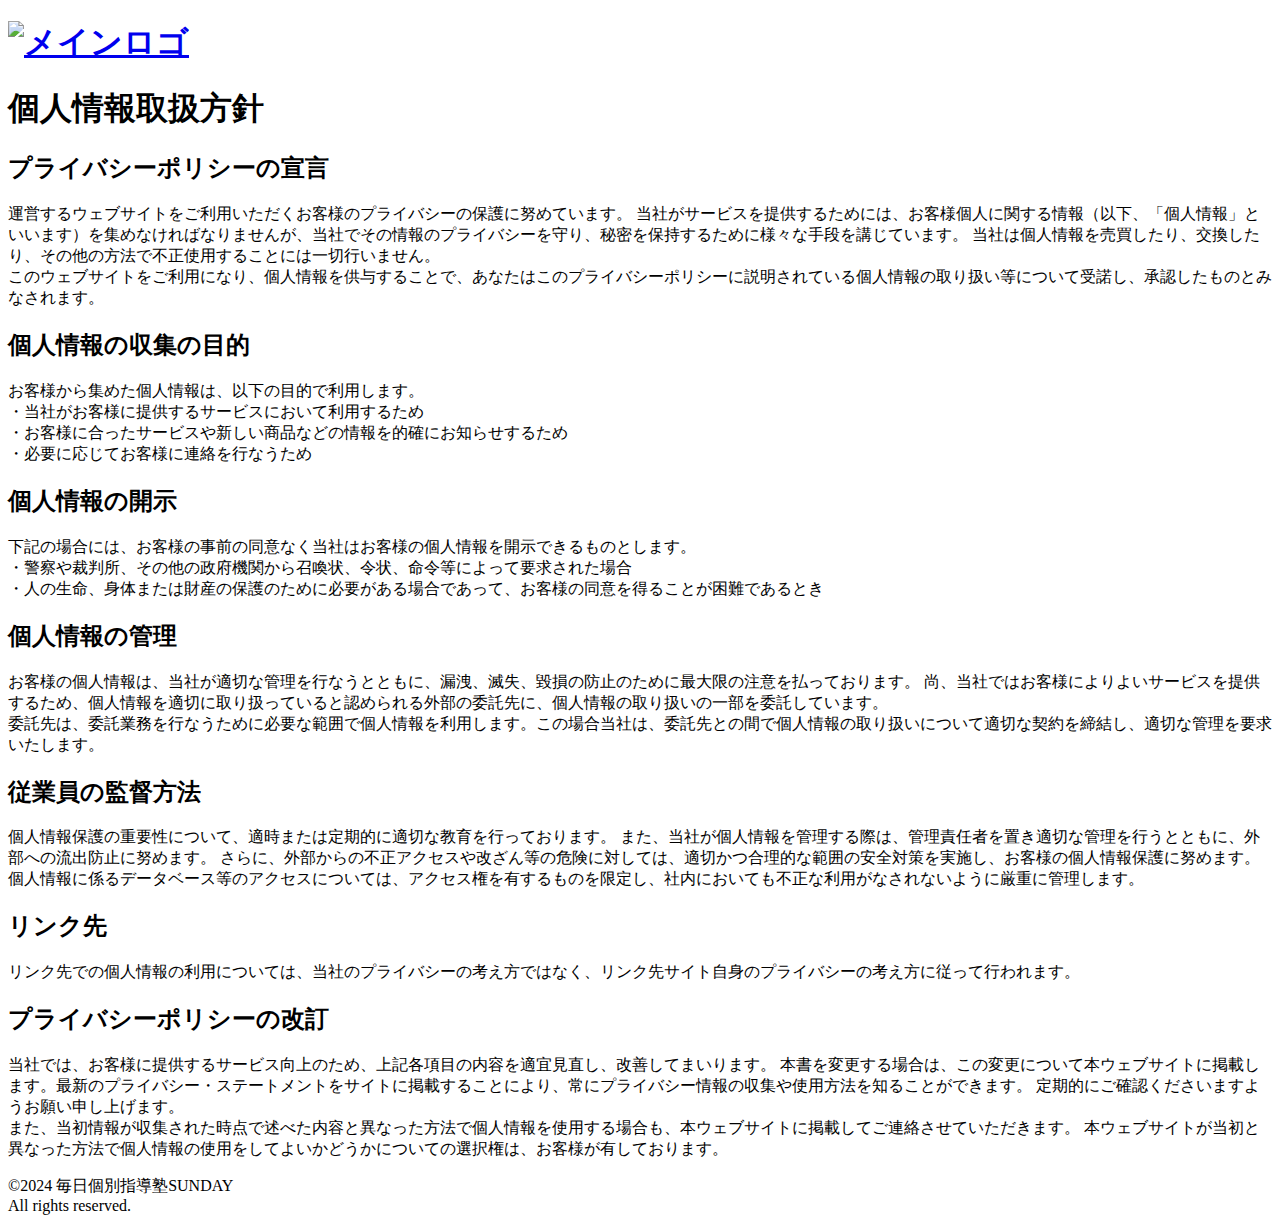
==== policy.html @ d4decc3e "Create policy.html" ====
<!DOCTYPE html>
<html lang="ja">
  <head>
    <meta charset="utf-8" />
    <meta name="viewport" content="width=device-width,initial-scale=1" />
    <title>毎日個別指導SUNDAY | 通い放題&低料金の個別指導塾</title>
    <meta
      name="description"
      content="SUNDAYでは、生徒のモチベーションを維持することを第一に、学習レベルに合わせて中学・高校・大学受験からテスト対策・復習まで完全サポート！。"/>
    <meta name="format-detection" content="telephone=no" />

    <!-- google fonts -->
    <link rel="preconnect" href="https://fonts.googleapis.com" />
    <link rel="preconnect" href="https://fonts.gstatic.com" crossorigin />
    <link
      href="https://fonts.googleapis.com/css2?family=Noto+Sans+JP:wght@400;700&display=swap"
      rel="stylesheet"/>
    
    <!-- css -->
    <link rel="stylesheet" href="css/reset.css" />
    <link rel="stylesheet" href="css/style.css" />

    <!-- CDN読み込み -->
    <script src="https://cdnjs.cloudflare.com/ajax/libs/gsap/3.10.4/gsap.min.js" defer></script>
    <script src="js/main.js" defer></script>
    
  <!-- favicon -->
  <link rel="apple-touch-icon" sizes="180x180" href="img/apple-touch-icon.ico">
  <link rel="icon" type="image/png" sizes="32x32" href="img/favicon-3232.ico">
  <link rel="icon" type="image/png" sizes="16x16" href="img/favicon-1616.ico">
  <link rel="manifest" href="img/favicon_io/site.webmanifest">

<!--     ogp       -->
    <meta property="og:site_name" content="毎日個別指導SUNDAY | 通い放題&低料金の個別指導塾" />
    <meta property="og:url" content="https://souki1213.github.io/SOUKi1213-github.io/index.html" />
    <meta property="og:type" content="website" />
    <meta property="og:title" content="毎日個別指導SUNDAY | 通い放題&低料金の個別指導塾" />
    <meta property="og:description" content="SUNDAYでは、生徒のモチベーションを維持することを第一に、学習レベルに合わせて中学・高校・大学受験からテスト対策・復習まで完全サポート！" />
    <meta property="og:image" content="img/kv.png" />
</head>

<!-- header -->
<header class="l_header">
  <div class="l_header__inner">
  <h1 class="l_header-logo">
    <a href="index.html">
      <img src="./img/logo_main01.png" alt="メインロゴ"></a>
  </h1>
  <!-- <a href="" class="dr_btn"><img src="./img/dr_btn.png" alt="資料請求"></a>
  <nav class="l_header-nav nav__font" id="js-nav">
    <ul class="l_header-nav_list">
      <li class="l_header-nav_item">
        <a href="" class="l_header-nav_link">トップ</a></li>
      <li class="l_header-nav_item">
        <a href="">こんなお悩みはありませんか</a></li>
      <li class="l_header-nav_item">
        <a href="">SUNDAYの指導は...</a></li>
      <li class="l_header-nav_item">
        <a href="">SUNDAYの5つのポイント</a></li>
      <li class="l_header-nav_item">
        <a href="">初めての方へ</a></li>
      <li class="l_header-nav_item">
        <a href="#flow">体験の流れ</a></li>
      <li class="l_header-nav_item">
        <a href="">お客様の声</a></li>
      <li class="l_header-nav_item">
        <a href="">教室一覧</a></li>
      <li class="l_header-nav_item">
        <a href="">よくあるご質問</a></li>
    </ul>
  </nav>
  <button class="m_hamburger hamburger" id="js-hamburger">
    <span class="m_hamburger-bar"></span>
    <span class="m_hamburger-bar"></span>
    <span class="m_hamburger-bar"></span>
</button> -->
</div>
</header>

<secton class="policy">
    <h1 class="policy-ttl">個人情報取扱方針</h1>
    <div class="policy-inner">
    <div class="policy-container">
      <h2 class="policy-sub_ttl">プライバシーポリシーの宣言</h2>
      <p class="policy-txt">運営するウェブサイトをご利用いただくお客様のプライバシーの保護に努めています。
        当社がサービスを提供するためには、お客様個人に関する情報（以下、「個人情報」といいます）を集めなければなりませんが、当社でその情報のプライバシーを守り、秘密を保持するために様々な手段を講じています。
        当社は個人情報を売買したり、交換したり、その他の方法で不正使用することには一切行いません。<br>
        このウェブサイトをご利用になり、個人情報を供与することで、あなたはこのプライバシーポリシーに説明されている個人情報の取り扱い等について受諾し、承認したものとみなされます。</p>
    </div>
    <div class="policy-container">
      <h2 class="policy-sub_ttl">個人情報の収集の目的</h2>
      <p class="policy-txt">お客様から集めた個人情報は、以下の目的で利用します。<br>
        <span class="dot-bold">・</span>当社がお客様に提供するサービスにおいて利用するため<br>
        <span class="dot-bold">・</span>お客様に合ったサービスや新しい商品などの情報を的確にお知らせするため<br>
        <span class="dot-bold">・</span>必要に応じてお客様に連絡を行なうため
      </p>
    </div>
    <div class="policy-container">
      <h2 class="policy-sub_ttl">個人情報の開示</h2>
      <p class="policy-txt">下記の場合には、お客様の事前の同意なく当社はお客様の個人情報を開示できるものとします。<br>
        <span class="dot-bold">・</span>警察や裁判所、その他の政府機関から召喚状、令状、命令等によって要求された場合<br>
        <span class="dot-bold">・</span>人の生命、身体または財産の保護のために必要がある場合であって、お客様の同意を得ることが困難であるとき
      </p>
    </div>
    <div class="policy-container">
      <h2 class="policy-sub_ttl">個人情報の管理</h2>
      <p class="policy-txt">お客様の個人情報は、当社が適切な管理を行なうとともに、漏洩、滅失、毀損の防止のために最大限の注意を払っております。
        尚、当社ではお客様によりよいサービスを提供するため、個人情報を適切に取り扱っていると認められる外部の委託先に、個人情報の取り扱いの一部を委託しています。<br>
        委託先は、委託業務を行なうために必要な範囲で個人情報を利用します。この場合当社は、委託先との間で個人情報の取り扱いについて適切な契約を締結し、適切な管理を要求いたします。</p>
    </div>
    <div class="policy-container">
      <h2 class="policy-sub_ttl">従業員の監督方法</h2>
      <p class="policy-txt">個人情報保護の重要性について、適時または定期的に適切な教育を行っております。
        また、当社が個人情報を管理する際は、管理責任者を置き適切な管理を行うとともに、外部への流出防止に努めます。
        さらに、外部からの不正アクセスや改ざん等の危険に対しては、適切かつ合理的な範囲の安全対策を実施し、お客様の個人情報保護に努めます。<br>
        個人情報に係るデータベース等のアクセスについては、アクセス権を有するものを限定し、社内においても不正な利用がなされないように厳重に管理します。
        </p>
    </div>
    <div class="policy-container">
      <h2 class="policy-sub_ttl">リンク先</h2>
      <p class="policy-txt">リンク先での個人情報の利用については、当社のプライバシーの考え方ではなく、リンク先サイト自身のプライバシーの考え方に従って行われます。</p>
    </div>
    <div class="policy-container">
      <h2 class="policy-sub_ttl">プライバシーポリシーの改訂</h2>
      <p class="policy-txt">当社では、お客様に提供するサービス向上のため、上記各項目の内容を適宜見直し、改善してまいります。
        本書を変更する場合は、この変更について本ウェブサイトに掲載します。最新のプライバシー・ステートメントをサイトに掲載することにより、常にプライバシー情報の収集や使用方法を知ることができます。
        定期的にご確認くださいますようお願い申し上げます。<br>
        また、当初情報が収集された時点で述べた内容と異なった方法で個人情報を使用する場合も、本ウェブサイトに掲載してご連絡させていただきます。
        本ウェブサイトが当初と異なった方法で個人情報の使用をしてよいかどうかについての選択権は、お客様が有しております。</p>
    </div>
  </div>
</secton>


<!-- footer -->
<footer class="l_footer">
    <p class="l_footer-copyright">&copy;2024 毎日個別指導塾SUNDAY <br class="pc-br"> All rights reserved.</p>
  </footer>
</body>
</html>
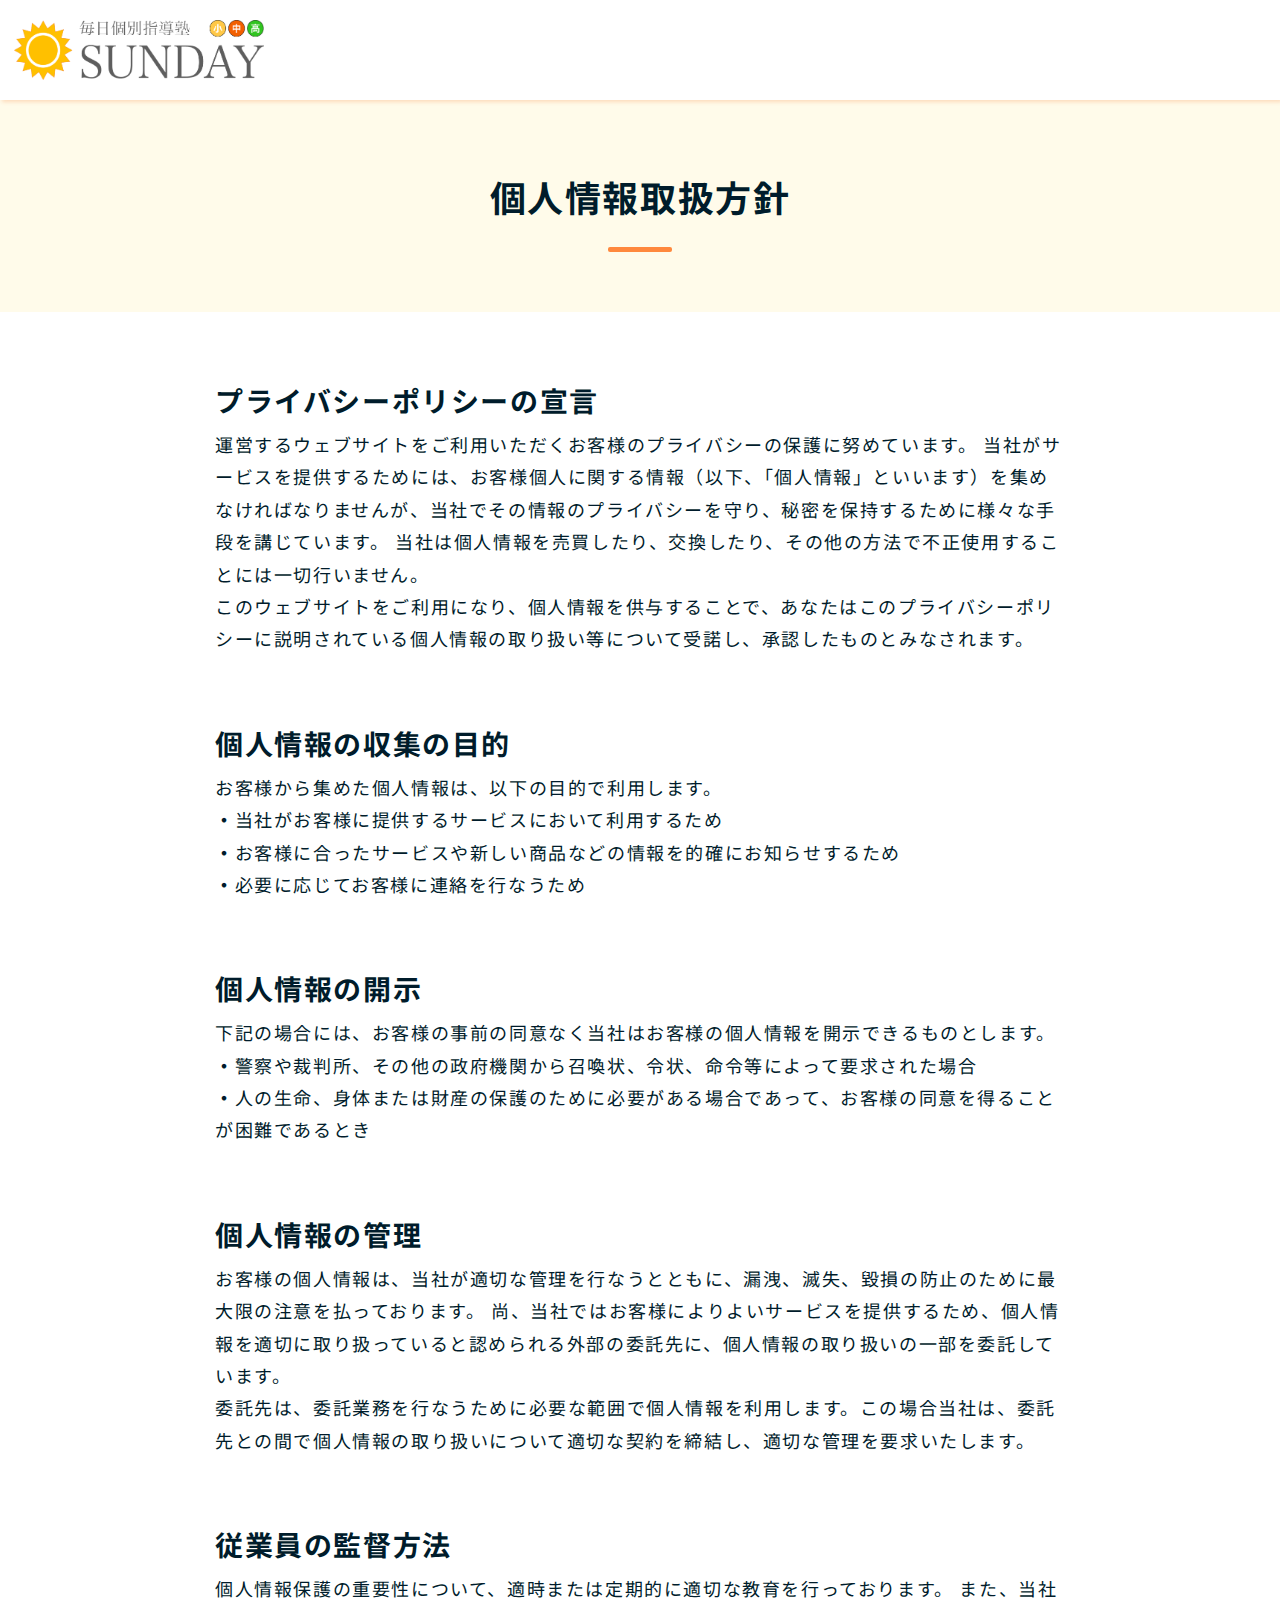
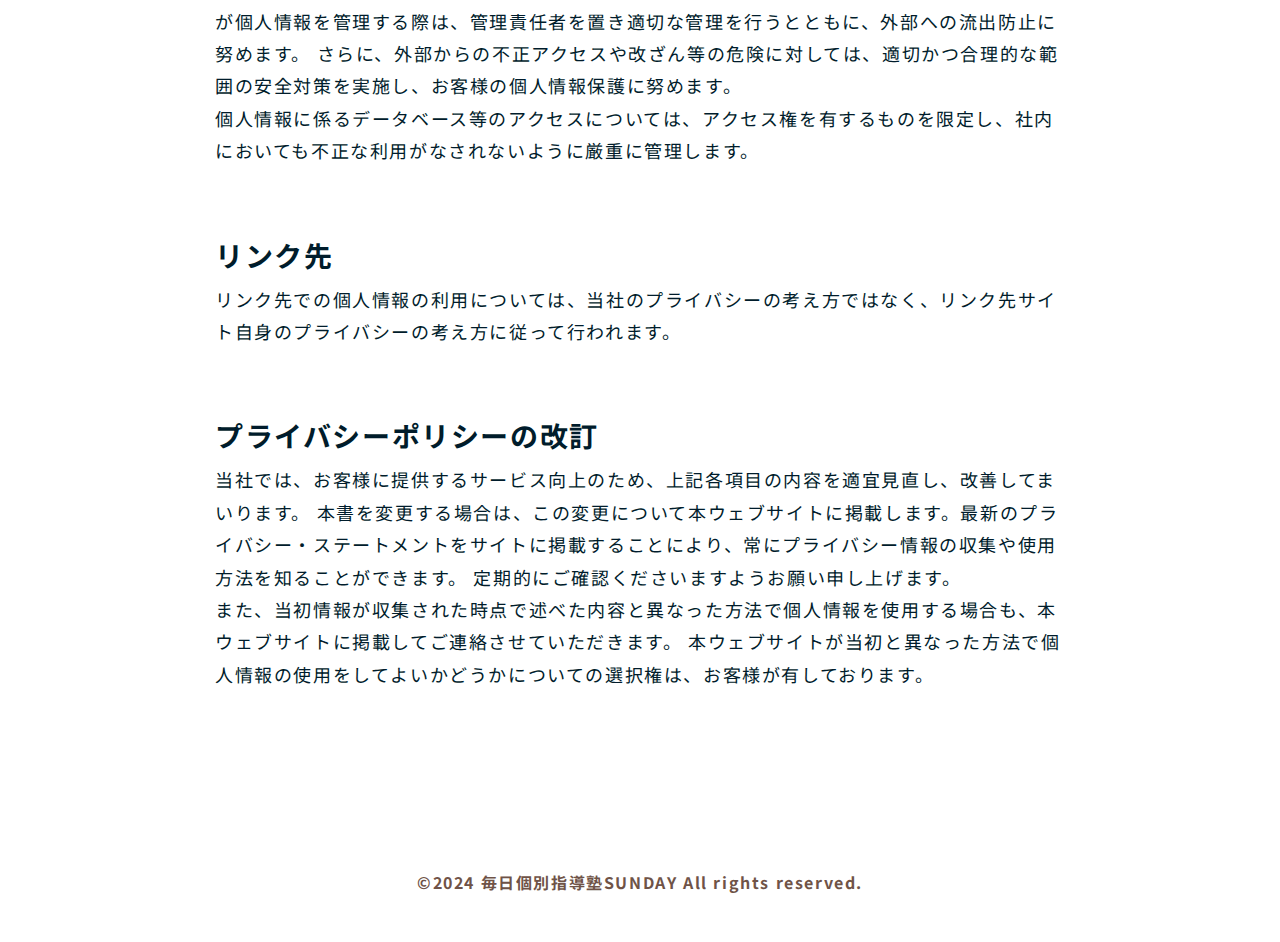
==== commit 3c362c1f: "Update policy.html" ====
--- a/policy.html
+++ b/policy.html
@@ -17,22 +17,22 @@
       rel="stylesheet"/>
     
     <!-- css -->
-    <link rel="stylesheet" href="css/reset.css" />
-    <link rel="stylesheet" href="css/style.css" />
-
+    <link rel="stylesheet" href="./reset.css"/>
+    <link rel="stylesheet" href="./style.css"/>
+    
     <!-- CDN読み込み -->
     <script src="https://cdnjs.cloudflare.com/ajax/libs/gsap/3.10.4/gsap.min.js" defer></script>
-    <script src="js/main.js" defer></script>
+    <script src="./main.js" defer></script>
     
   <!-- favicon -->
-  <link rel="apple-touch-icon" sizes="180x180" href="img/apple-touch-icon.ico">
-  <link rel="icon" type="image/png" sizes="32x32" href="img/favicon-3232.ico">
-  <link rel="icon" type="image/png" sizes="16x16" href="img/favicon-1616.ico">
+  <link rel="apple-touch-icon" sizes="180x180" href="./apple-touch-icon.ico">
+  <link rel="icon" type="image/png" sizes="32x32" href="./favicon-3232.ico">
+  <link rel="icon" type="image/png" sizes="16x16" href="./favicon-1616.ico">
   <link rel="manifest" href="img/favicon_io/site.webmanifest">
 
 <!--     ogp       -->
     <meta property="og:site_name" content="毎日個別指導SUNDAY | 通い放題&低料金の個別指導塾" />
-    <meta property="og:url" content="https://souki1213.github.io/SOUKi1213-github.io/index.html" />
+    <meta property="og:url" content="https://sxuxki.github.io/sunday.lp.ver1.0/index.html" />
     <meta property="og:type" content="website" />
     <meta property="og:title" content="毎日個別指導SUNDAY | 通い放題&低料金の個別指導塾" />
     <meta property="og:description" content="SUNDAYでは、生徒のモチベーションを維持することを第一に、学習レベルに合わせて中学・高校・大学受験からテスト対策・復習まで完全サポート！" />
@@ -44,7 +44,7 @@
   <div class="l_header__inner">
   <h1 class="l_header-logo">
     <a href="index.html">
-      <img src="./img/logo_main01.png" alt="メインロゴ"></a>
+      <img src="./logo_main01.png" alt="メインロゴ"></a>
   </h1>
   <!-- <a href="" class="dr_btn"><img src="./img/dr_btn.png" alt="資料請求"></a>
   <nav class="l_header-nav nav__font" id="js-nav">
--- a/style.css
+++ b/style.css
@@ -0,0 +1,3158 @@
+@charset "UTF-8";
+
+:root {
+  /* 色管理用の変数 */
+  --black-color: #001c2b;
+  --black-color01: #3b4045;
+  --brown-color: #6f5347;
+  --white-color: #fff;
+  --gray-color: #e2e2e2;
+  --primary-color: #fffbea;
+  --yellow-color: #feec73;
+  --yellow-color01: rgba(254, 236, 115, 0.7);
+  --red-color: #f70000;
+  --orange-color01: #f75f00;
+  --orange-color02: #ff883d;
+  --pink-color: #f57a78;
+  --green-color: #1e9f30;
+  --green-color02: #0b8762;
+  --green-color03: #21503d;
+  --blue-color: #0063f7;
+  --blue-color01: #7fc9ed;
+  --blue-color02: #0088eb;
+}
+
+:root {
+  /* コンテンツ幅管理用の変数 */
+  --content-width-sm: 800px;
+  --content-width: 960px;
+  --content-width-lg: 1024px;
+}
+
+:root {
+  /* z-index管理用の変数 */
+  --z-index-back: -1;
+  --z-index-default: 1;
+  --z-index-header: 100;
+  --z-index-menu: 150;
+  --z-index-modal: 200;
+}
+
+/* ---------- base ---------- */
+body {
+  color: var(--black-color);
+  font-size: 16px;
+  font-family: "Noto Sans JP", sans-serif;
+  line-height: 2;
+  letter-spacing: 0.1em;
+}
+
+.marker {
+  background: linear-gradient(transparent 60%, #feec73 60%);
+}
+.orange-marker {
+  background: linear-gradient(transparent 60%, var(--orange-color02) 60%);
+}
+
+.bold {
+  font-weight: bold;
+}
+
+.hover:hover {
+  opacity: 0.6;
+  transition-duration: 0.3s;
+}
+
+.pc-br {
+  display: none;
+}
+
+@media (max-width: 600px) {
+  .pc-br {
+    display: block;
+  }
+}
+
+@media screen and (max-width: 1080px) {
+  .sp-br {
+    display: none;
+  }
+}
+
+/* 調整用スタイル */
+a {
+  text-decoration: none;
+}
+ul,
+li {
+  list-style: none;
+}
+
+/* ---------- utility ---------- */
+@media screen and (min-width: 375px) {
+  .u_sm-dn {
+    display: none;
+  }
+}
+
+@media screen and (min-width: 1080px) {
+  .u_lg-dn {
+    display: none;
+  }
+}
+
+/* ---------- layout ---------- */
+.l_container-sm,
+.l_container,
+.l_container-lg {
+  width: 100%;
+  padding: 0 16px;
+  margin: 0 auto;
+}
+
+.l_container-sm {
+  max-width: calc(var(--content-width-sm) + 32px);
+}
+
+.l_container {
+  max-width: calc(var(--content-width) + 32px);
+}
+
+.l_container-lg {
+  max-width: calc(var(--content-width-lg) + 32px);
+}
+
+.l_contents {
+  padding: 0;
+}
+
+/* ------ header ------ */
+.l_header {
+  height: 60px;
+  width: 100%;
+  background: var(--white-color);
+  position: fixed;
+  top: 0;
+  left: 0;
+  right: 0;
+  z-index: 100;
+  box-shadow: 2px 2px 4px rgba(247, 95, 0, 0.2);
+}
+@media screen and (min-width: 768px) {
+  .l_header {
+    height: 100px;
+    width: 100%;
+  }
+}
+
+.l_header__inner {
+  padding: 0 0 0 14px;
+  display: flex;
+  align-items: center;
+  justify-content: space-between;
+  height: inherit;
+  position: relative;
+}
+
+.l_header-logo {
+  width: 120px;
+  display: flex;
+  align-items: center;
+}
+@media screen and (min-width: 768px) {
+  .l_header-logo {
+    width: 250px;
+  }
+}
+
+.header-ctc_wrapper {
+  display: flex;
+  margin: auto 0;
+}
+@media screen and (min-width: 768px) {
+  .header-ctc_wrapper {
+    display: flex;
+    margin: 12px 12pxpx 0 0;
+    justify-content: center;
+  }
+}
+@media screen and (min-width: 1080px) {
+  .header-ctc_wrapper {
+    display: flex;
+    margin: auto 30px 0 0;
+    justify-content: center;
+  }
+}
+
+.h-tel-btn {
+  display: none;
+}
+
+@media screen and (min-width: 768px) {
+  .h-tel-btn {
+    display: flex;
+    margin: 0 12px;
+    align-items: center;
+  }
+}
+@media screen and (min-width: 1080px) {
+  .h-tel-btn {
+    margin: 0 36px 12px;
+  }
+}
+
+.h-tel-btn_img {
+  width: 50px;
+  height: 50px;
+}
+
+.h-tel-detail {
+  margin-left: 8px;
+}
+
+.h-tel-number {
+  color: var(--orange-color01);
+  font-size: 20px;
+  font-weight: bold;
+}
+@media screen and (min-width: 1080px) {
+  .h-tel-number {
+    color: var(--orange-color01);
+    font-size: 24px;
+    font-weight: bold;
+  }
+}
+
+.h-work-time {
+  margin-top: -8px;
+  font-size: 12px;
+}
+
+.dr_btn {
+  width: 144px;
+  vertical-align: middle;
+  margin: 12px;
+}
+@media screen and (min-width: 768px) {
+  .dr_btn {
+    width: 200px;
+  }
+}
+
+.l_header-nav {
+  position: absolute;
+  right: 0;
+  left: 0;
+  top: 0;
+  width: 100%;
+  height: 100vh;
+  transform: translateX(100%);
+  background-color: rgba(255, 255, 255, 0.95);
+  transition: ease 0.4s;
+  display: flex;
+  justify-content: center;
+}
+
+@media screen and (min-width: 1080px) {
+  .l_header-nav {
+    display: none;
+  }
+}
+
+.l_header-nav_list {
+  margin: auto 0;
+}
+@media screen and (min-width: 960px) {
+  .l_header-nav_list {
+    display: none;
+  }
+}
+
+.l_header-nav_item {
+  cursor: pointer;
+  position: relative;
+  height: 100%;
+  display: flex;
+  align-items: center;
+}
+
+.l_header-nav_item a {
+  width: 100%;
+  display: block;
+  font-size: 18px;
+  margin-bottom: 16px;
+}
+
+@media screen and (min-width: 960px) {
+  .l_header-nav_item a {
+    color: var(--black-color);
+    margin-bottom: 0;
+    font-size: 18px;
+    padding: 0 8px;
+  }
+}
+
+.m_hamburger {
+  width: 30px;
+  height: 100%;
+}
+@media screen and (min-width: 768px) {
+  .m_hamburger {
+    display: none;
+  }
+}
+
+.hamburger {
+  background-color: var(--yellow-color01);
+  width: 60px;
+  height: 60px;
+  border-color: transparent;
+  z-index: 9999;
+  cursor: pointer;
+}
+
+.hamburger span {
+  width: 50%;
+  height: 2px;
+  margin: auto;
+  background-color: var(--orange-color02);
+  position: relative;
+  transition: ease 0.4s;
+  display: block;
+}
+
+.hamburger span:nth-child(1) {
+  top: 0;
+}
+
+.hamburger span:nth-child(2) {
+  margin: 8px auto;
+}
+
+.hamburger span:nth-child(3) {
+  top: 0;
+}
+
+/* ハンバーガーメニュークリック後のスタイル */
+.l_header-nav.active {
+  transform: translateX(0);
+}
+
+.hamburger.active span:nth-child(1) {
+  top: 5px;
+  transform: rotate(45deg);
+  background: var(--orange-color02);
+}
+
+.hamburger.active span:nth-child(2) {
+  opacity: 0;
+}
+
+.hamburger.active span:nth-child(3) {
+  top: -15px;
+  transform: rotate(-45deg);
+  background: var(--orange-color02);
+}
+
+/* ------ footer ------- */
+.l_footer-copyright {
+  color: var(--brown-color);
+  font-size: 12px;
+  font-weight: bold;
+  line-height: 1.5;
+}
+@media screen and (min-width: 768px) {
+  .l_footer-copyright {
+    font-size: 16px;
+  }
+}
+
+.l_footer {
+  padding: 0 16px 24px;
+  text-align: center;
+}
+@media screen and (min-width: 1080px) {
+  .l_footer {
+    padding: 0 16px 48px;
+    text-align: center;
+  }
+}
+
+/* ----mojure ------ */
+.m_ttl_block {
+  margin: 150px 0 64px;
+  position: relative;
+}
+@media screen and (min-width: 1080px) {
+  .m_ttl_block {
+    margin: 150px 0 120px;
+  }
+}
+
+.m_u-line::after {
+  background: repeating-linear-gradient(
+    -45deg,
+    var(--blue-color03),
+    var(--blue-color03) 2px,
+    var(--blue-color02) 2px,
+    var(--blue-color02) 4px
+  );
+  content: "";
+  position: absolute;
+  position: absolute;
+  top: 100%;
+  left: 50%;
+  transform: translate(-50%, -50%);
+  margin: 8px 0 0;
+  width: 110px;
+  height: 6px;
+}
+
+/* top_kv */
+.top-kv_sp {
+  margin: 60px 0 0;
+}
+@media screen and (min-width: 768px) {
+  .top-kv_sp {
+    display: none;
+  }
+}
+
+.top-kv_pc {
+  display: none;
+}
+@media screen and (min-width: 768px) {
+  .top-kv_pc {
+    display: block;
+    width: 100%;
+    margin: 80px auto 0;
+  }
+}
+
+/* ------ キャンペーン ------ */
+.compaign {
+  margin: 80px 16px;
+  text-align: center;
+}
+@media screen and (min-width: 1080px) {
+  .compaign {
+    margin: 80px auto;
+    text-align: center;
+    max-width: 850px;
+  }
+}
+
+.compaign-inner {
+  border: 2px solid var(--pink-color);
+}
+@media screen and (min-width: 768px) {
+  .compaign-inner {
+    border: 4px solid var(--pink-color);
+  }
+}
+
+.compaign_container {
+  margin-bottom: 64px;
+}
+
+.compaign-mc {
+  font-size: 18px;
+  font-weight: bold;
+  color: var(--white-color);
+  background: var(--pink-color);
+  padding: 4px 16px;
+  display: inline-block;
+  position: relative;
+  height: 50px; /*リボンの高さ*/
+  line-height: 48px; /*リボンの高さ*/
+  text-align: center;
+  padding: 0 16px; /*横の大きさ*/
+  box-sizing: border-box;
+  transform: translateY(-50%);
+}
+@media screen and (min-width: 768px) {
+  .compaign-mc {
+    font-size: 28px;
+  }
+}
+
+.compaign-mc:before,
+.compaign-mc:after {
+  position: absolute;
+  top: 0px;
+  display: block;
+  height: 48px;
+  content: "";
+  border: 25px solid var(--pink-color);
+}
+
+.compaign-mc:before {
+  left: -40px;
+  border-left-width: 25px;
+  border-left-color: transparent;
+}
+
+.compaign-mc:after {
+  right: -40px;
+  border-right-width: 25px;
+  border-right-color: transparent;
+}
+
+.compaign-ttl {
+  color: var(--green-color);
+  font-size: 22px;
+  font-weight: bold;
+  margin-bottom: 14px;
+}
+@media screen and (min-width: 1080px) {
+  .compaign-ttl {
+    color: var(--green-color);
+    font-size: 28px;
+  }
+}
+
+.normal-price {
+  font-size: 18px;
+  text-decoration: line-through;
+}
+@media screen and (min-width: 1080px) {
+  .normal-price {
+    font-size: 24px;
+  }
+}
+
+.descont-price {
+  color: var(--orange-color01);
+  font-size: 22px;
+  font-weight: bold;
+}
+@media screen and (min-width: 1080px) {
+  .descont-price {
+    color: var(--orange-color01);
+    font-size: 32px;
+    font-weight: bold;
+  }
+}
+
+.expansion-txt {
+  font-size: 30px;
+}
+@media screen and (min-width: 1080px) {
+  .expansion-txt {
+    font-size: 48px;
+  }
+}
+
+/* ------キャンペーン内容------ */
+.compaign-menu {
+  border: 2px solid var(--green-color);
+  margin: 0 16px 48px;
+}
+@media screen and (min-width: 1080px) {
+  .compaign-menu {
+    border: 4px solid var(--green-color);
+    margin: 0 36px 48px;
+  }
+}
+
+.compaign-menu_ttl {
+  font-size: 20px;
+  font-weight: bold;
+  color: var(--brown-color);
+  background: var(--white-color);
+  padding: 0 8px;
+  display: inline-block;
+  position: relative;
+  transform: translateY(-50%);
+}
+@media screen and (min-width: 1080px) {
+  .compaign-menu_ttl {
+    font-size: 28px;
+  }
+}
+
+.compaign-menu_wrap {
+  color: var(--white-color);
+  font-size: 18px;
+  font-weight: bold;
+}
+
+@media screen and (min-width: 1080px) {
+  .compaign-menu_wrap {
+    font-size: 26px;
+  }
+}
+
+.hearing {
+  background: var(--green-color);
+  border-radius: 4px;
+  padding: 4px 8px;
+}
+@media screen and (min-width: 1080px) {
+  .hearing {
+    padding: 4px 16px;
+  }
+}
+
+.personal-coaching {
+  background: var(--green-color);
+  border-radius: 4px;
+  padding: 4px 8px;
+}
+@media screen and (min-width: 1080px) {
+  .personal-coaching {
+    padding: 4px 16px;
+  }
+}
+
+.proposal-plan_wrapper {
+  margin-top: 8px;
+}
+@media screen and (min-width: 1080px) {
+  .hearing {
+    margin-top: 16px;
+  }
+}
+
+.proposal-plan {
+  background: var(--green-color);
+  border-radius: 4px;
+  padding: 4px 8px;
+}
+@media screen and (min-width: 1080px) {
+  .proposal-plan {
+    padding: 4px 16px;
+  }
+}
+
+.compaign-menu_time_container {
+  color: var(--brown-color);
+  font-size: 20px;
+  margin: 8px 0 24px;
+}
+
+/* ------ 限定キャンペーン ------ */
+.limited-compaign_inner {
+  margin: 80px auto 12px;
+  text-align: center;
+  font-size: 20px;
+  font-weight: bold;
+}
+@media screen and (min-width: 1080px) {
+  .limited-compaign_inner {
+    font-size: 28px;
+    margin: 120px auto 12px;
+  }
+}
+
+.limited-compaign_accent {
+  font-size: 30px;
+  color: var(--white-color);
+  background: var(--green-color);
+  border-radius: 4px;
+  padding: 4px 12px;
+}
+@media screen and (min-width: 1080px) {
+  .limited-compaign_accent {
+    font-size: 48px;
+    color: var(--white-color);
+    background: var(--green-color);
+    border-radius: 4px;
+    padding: 8px 24px;
+  }
+}
+
+.limited-compaign_container {
+  margin: 40px auto 0;
+  width: 327px;
+  padding: 24px 0;
+}
+@media screen and (min-width: 1080px) {
+  .limited-compaign_container {
+    width: 500px;
+    padding: 24px 0;
+  }
+}
+
+.limited-compaign_img02 {
+  margin: 24px 0;
+}
+@media screen and (min-width: 1080px) {
+  .limited-compaign_img02 {
+    margin: 36px 0;
+  }
+}
+
+.compaign-attention {
+  font-size: 12px;
+  font-weight: normal;
+  text-align: left;
+  margin: 24px 12px;
+}
+@media screen and (min-width: 1080px) {
+  .compaign-attention {
+    font-size: 18px;
+  }
+}
+
+/* ----- お悩み ----- */
+.wrong-section {
+  background: var(--black-color01);
+}
+
+.wrong_ttl {
+  color: var(--white-color);
+  font-weight: bold;
+  font-size: 18px;
+  text-align: center;
+  padding: 80px 0 60px;
+}
+@media screen and (min-width: 1080px) {
+  .wrong_ttl {
+    font-size: 32px;
+  }
+}
+
+.wrong_accent {
+  color: var(--orange-color02);
+  font-size: 28px;
+}
+@media screen and (min-width: 1080px) {
+  .wrong_accent {
+    font-size: 48px;
+  }
+}
+
+/* ------お悩みの内容------ */
+.wrong__item {
+  background: var(--white-color);
+  margin: 24px 16px;
+  padding: 12px 8px;
+  border-radius: 10px;
+  display: flex;
+}
+@media screen and (min-width: 1080px) {
+  .wrong__item {
+    max-width: 850px;
+    margin: 48px auto;
+  }
+}
+
+.wrong__items_wrapper:last-child {
+  padding-bottom: 80px;
+}
+@media screen and (min-width: 1080px) {
+  .wrong__items_wrapper:last-child {
+    padding-bottom: 120px;
+  }
+}
+
+.wrong_check {
+  width: 16px;
+  height: 16px;
+}
+@media screen and (min-width: 1080px) {
+  .wrong_check {
+    width: 32px;
+    height: 32px;
+  }
+}
+
+.wrong_trouble {
+  width: 25px;
+  height: 25px;
+}
+@media screen and (min-width: 1080px) {
+  .wrong_trouble {
+    width: 32px;
+    height: 32px;
+  }
+}
+
+.wrong-ditail_txt {
+  margin-left: 4px;
+  font-weight: bold;
+}
+@media screen and (min-width: 1080px) {
+  .wrong-ditail_txt {
+    font-size: 24px;
+    margin: 0 12px 0 8px;
+  }
+}
+
+.wrong-ditail_danger {
+  color: var(--red-color);
+}
+
+.wrong-ditail_blue {
+  color: var(--blue-color);
+}
+
+.wrong-leaving {
+  color: var(--white-color);
+  text-align: center;
+  margin: 40px auto;
+  font-size: 18px;
+  font-weight: bold;
+}
+@media screen and (min-width: 1080px) {
+  .wrong-leaving {
+    margin: 80px auto;
+    font-size: 32px;
+  }
+}
+
+.u-arrow_container {
+  margin: 40px auto;
+}
+@media screen and (min-width: 1080px) {
+  .u-arrow_container {
+    margin: 80px auto;
+  }
+}
+
+.u-arrow {
+  width: 0px;
+  height: 0px;
+  border: 20px solid;
+  border-color: var(--yellow-color) transparent transparent;
+  margin: 0 auto;
+}
+
+.u-arrow_blue {
+  width: 0px;
+  height: 0px;
+  border: 20px solid;
+  border-color: var(--blue-color01) transparent transparent;
+  margin: 16px auto -20px;
+}
+
+.problem-living {
+  margin: 80px auto;
+}
+
+.problem-living_container {
+  display: flex;
+  margin: 0 auto;
+  justify-content: center;
+  align-items: center;
+}
+
+.problem-question {
+  width: 20px;
+  height: 20px;
+}
+@media screen and (min-width: 1080px) {
+  .problem-question {
+    width: 40px;
+    height: 40px;
+  }
+}
+
+.problem-living_txt {
+  color: var(--white-color);
+  padding-left: 4px;
+  font-weight: bold;
+}
+@media screen and (min-width: 1080px) {
+  .problem-living_txt {
+    font-size: 28px;
+    padding-left: 8px;
+  }
+}
+
+.mark-rorate {
+  transform: rotateZ(10deg);
+}
+
+/* SUNDAYの強み */
+.solution-sunday {
+  background: var(--yellow-color);
+}
+
+.solution-sunday_container {
+  color: var(--brown-color);
+  font-size: 18px;
+  font-weight: bold;
+  text-align: center;
+  padding: 80px 16px;
+}
+@media screen and (min-width: 1080px) {
+  .solution-sunday_container {
+    font-size: 28px;
+    padding: 80px 16px;
+  }
+}
+
+.solution-sunday_accent {
+  color: var(--white-color);
+  background: var(--orange-color01);
+  padding: 4px 8px;
+}
+
+/* こんな場合  */
+.ploblem-wrapper {
+  background: var(--orange-color01);
+}
+
+.ploblem-container {
+  display: flex;
+  justify-content: center;
+  padding: 24px 16px 0;
+}
+@media screen and (min-width: 1080px) {
+  .ploblem-container {
+    width: 1080px;
+    margin: 0 auto;
+  }
+}
+.ploblem-container:first-child {
+  padding: 80px 16px 0;
+}
+
+.ploblem-container:last-child {
+  padding: 24px 16px 24px;
+}
+
+.ploblem-img {
+  width: 60px;
+  height: 60px;
+  margin-left: 24px;
+}
+@media screen and (min-width: 1080px) {
+  .ploblem-img {
+    width: 90px;
+    height: 90px;
+  }
+}
+
+.ploblem-img_left {
+  width: 60px;
+  height: 60px;
+  margin-right: 24px;
+}
+@media screen and (min-width: 1080px) {
+  .ploblem-img_left {
+    width: 90px;
+    height: 90px;
+  }
+}
+
+.ploblem-box_right {
+  position: relative;
+  width: 285px;
+  background: var(--white-color);
+  text-align: left;
+  color: var(--black-color);
+  font-size: 16px;
+  font-weight: bold;
+}
+
+.ploblem-box_right:after {
+  border: solid transparent;
+  content: "";
+  height: 0;
+  width: 0;
+  pointer-events: none;
+  position: absolute;
+  border-top-width: 8px;
+  border-bottom-width: 8px;
+  border-left-width: 17px;
+  border-right-width: 17px;
+  margin-top: -8px;
+  border-left-color: #ffffff;
+  left: 100%;
+  top: 48%;
+}
+
+.ploblem-txt {
+  padding: 8px;
+}
+@media screen and (min-width: 1080px) {
+  .ploblem-txt {
+    font-size: 22px;
+    line-height: 1.5;
+    padding: 12px;
+  }
+}
+
+.ploblem-txt_accent {
+  color: var(--red-color);
+}
+
+.ploblem-box_left {
+  position: relative;
+  width: 285px;
+  background: #ffffff;
+  text-align: left;
+  color: var(--black-color);
+  font-size: 16px;
+  font-weight: bold;
+}
+.ploblem-box_left:after {
+  border: solid transparent;
+  content: "";
+  height: 0;
+  width: 0;
+  pointer-events: none;
+  position: absolute;
+  border-top-width: 8px;
+  border-bottom-width: 8px;
+  border-left-width: 17px;
+  border-right-width: 17px;
+  margin-top: -8px;
+  border-right-color: #ffffff;
+  right: 100%;
+  top: 48%;
+}
+
+.sunday-com {
+  font-size: 22px;
+  font-weight: bold;
+  text-align: center;
+  margin: 64px auto;
+}
+@media screen and (min-width: 1080px) {
+  .sunday-com {
+    font-size: 28px;
+  }
+}
+
+.sunday-mov {
+  margin: 0 auto;
+  text-align: center;
+}
+
+/* SUNDAYの指導は */
+.sunday-coaching_section {
+  margin: 80px 0;
+  background: var(--primary-color);
+}
+
+.sunday-result_wrapper {
+  padding: 80px 16px;
+}
+
+.sunday-result_txt {
+  font-size: 20px;
+  font-weight: bold;
+  text-align: center;
+}
+@media screen and (min-width: 1080px) {
+  .sunday-result_txt {
+    font-size: 32px;
+  }
+}
+
+.sunday-result_img {
+  margin: 48px 16px;
+}
+@media screen and (min-width: 1080px) {
+  .sunday-result_img {
+    margin: 48px auto;
+    width: 850px;
+  }
+}
+
+.sunday-result_manifest {
+  color: var(--orange-color01);
+  font-size: 24px;
+}
+@media screen and (min-width: 1080px) {
+  .sunday-result_manifest {
+    font-size: 48px;
+  }
+}
+
+/* child-change */
+.before-after {
+  margin-top: 24px;
+  background-image: linear-gradient(
+      0deg,
+      transparent calc(100% - 1px),
+      #f0f0f0 calc(100% - 1px)
+    ),
+    linear-gradient(
+      90deg,
+      transparent calc(100% - 1px),
+      #f0f0f0 calc(100% - 1px)
+    );
+  background-size: 16px 16px;
+  background-repeat: repeat;
+  background-position: center center;
+}
+
+.bap {
+  padding: 20px;
+}
+
+.ba-u_balloon {
+  position: relative;
+  width: 168px;
+  height: 38px;
+  background: #e65a5a;
+  padding: 4px;
+  text-align: center;
+  border: 1px solid #6f5347;
+  color: #ffffff;
+  font-size: 14px;
+  font-weight: bold;
+  margin: 48px auto 12px;
+}
+@media screen and (min-width: 1080px) {
+  .ba-u_balloon {
+    position: relative;
+    width: 250px;
+    height: 60px;
+    padding: 8px;
+    border: 2px solid #6f5347;
+    font-size: 20px;
+    margin: 80px auto 16px;
+  }
+}
+
+.ba-u_balloon:after,
+.ba-u_balloon:before {
+  border: solid transparent;
+  content: "";
+  height: 0;
+  width: 0;
+  pointer-events: none;
+  position: absolute;
+  top: 100%;
+  left: 50%;
+}
+.ba-u_balloon:after {
+  border-color: rgba(230, 90, 90, 0);
+  border-top-width: 10px;
+  border-bottom-width: 10px;
+  border-left-width: 10px;
+  border-right-width: 10px;
+  margin-left: -10px;
+  border-top-color: #e65a5a;
+}
+.ba-u_balloon:before {
+  border-color: rgba(111, 83, 71, 0);
+  border-top-width: 11px;
+  border-bottom-width: 11px;
+  border-left-width: 11px;
+  border-right-width: 11px;
+  margin-left: -11px;
+  margin-top: 1px;
+  border-top-color: #6f5347;
+}
+
+.ba-ttl {
+  font-size: 20px;
+  font-weight: bold;
+  text-align: center;
+}
+@media screen and (min-width: 1080px) {
+  .ba-ttl {
+    font-size: 28px;
+  }
+}
+
+.ba-ttl_accent {
+  font-size: 28px;
+}
+
+.ba-img01 {
+  margin-top: 68px;
+}
+@media screen and (min-width: 1080px) {
+  .ba-img01 {
+    margin: 80px auto;
+    max-width: 850px;
+  }
+}
+
+.ba-img02 {
+  margin: 40px auto;
+}
+@media screen and (min-width: 1080px) {
+  .ba-img02 {
+    margin: 68px auto;
+    max-width: 850px;
+  }
+}
+
+.ba-img03 {
+  margin-bottom: 80px;
+}
+@media screen and (min-width: 1080px) {
+  .ba-img03 {
+    margin: 80px auto 120px;
+    max-width: 850px;
+  }
+}
+
+.child-change_other:before {
+  content: "";
+  position: absolute;
+  top: -40px;
+  left: 50%;
+  transform: translateX(-50%);
+  width: 2px;
+  height: 30px;
+  background-color: var(--orange-color01);
+}
+@media screen and (min-width: 1080px) {
+  .child-change_other:before {
+    content: "";
+    position: absolute;
+    top: -60px;
+    left: 50%;
+    transform: translateX(-50%);
+    width: 4px;
+    height: 50px;
+    background-color: var(--orange-color01);
+  }
+}
+
+.child-change_other {
+  margin-top: 120px;
+  position: relative;
+  font-size: 18px;
+  font-weight: bold;
+  text-align: center;
+}
+@media screen and (min-width: 1080px) {
+  .child-change_other {
+    margin-top: 160px;
+    position: relative;
+    font-size: 28px;
+    font-weight: bold;
+    text-align: center;
+  }
+}
+
+/* result-case */
+.result-case {
+  margin: 68px 24px;
+  display: flex;
+  flex-wrap: wrap;
+  position: relative;
+  gap: 12px;
+}
+@media screen and (min-width: 1080px) {
+  .result-case {
+    margin: 80px auto;
+    max-width: 850px;
+    justify-content: space-between;
+  }
+}
+
+.result-case_wrapper {
+  width: 155px;
+  border: 2px solid var(--orange-color01);
+  border-radius: 6px;
+  padding: 16px 4px 0;
+  display: inline-block;
+}
+@media screen and (min-width: 1080px) {
+  .result-case_wrapper {
+    width: 310px;
+    border: 3px solid var(--orange-color01);
+    border-radius: 6px;
+    padding: 16px 4px 0;
+    display: inline-block;
+  }
+}
+
+.result-case_item {
+  text-align: center;
+}
+
+.result-case_ttl {
+  color: var(--brown-color);
+  font-size: 14px;
+  font-weight: bold;
+  text-align: center;
+  background: var(--primary-color);
+  padding: 0 4px;
+  border: 1px solid var(--brown-color);
+  border-radius: 4px;
+  margin: 0 20px;
+}
+@media screen and (min-width: 1080px) {
+  .result-case_ttl {
+    font-size: 24px;
+    margin: 0 36px;
+  }
+}
+
+.result-item_txt {
+  color: var(--orange-color01);
+  font-weight: bold;
+  text-align: center;
+}
+@media screen and (min-width: 1080px) {
+  .result-item_txt {
+    font-size: 24px;
+  }
+}
+
+.result_txt-accent {
+  color: var(--orange-color01);
+  font-weight: bold;
+  font-size: 42px;
+}
+@media screen and (min-width: 1080px) {
+  .result_txt-accent {
+    font-size: 62px;
+  }
+}
+
+.result-ditail_txt {
+  display: flex;
+  margin: 0 auto;
+}
+
+.result-item_body {
+  display: flex;
+}
+@media screen and (min-width: 1080px) {
+  .result-item_body {
+    margin-top: 16px;
+  }
+}
+
+.up-arrow_img {
+  width: 24px;
+}
+@media screen and (min-width: 1080px) {
+  .up-arrow_img {
+    width: 36px;
+  }
+}
+
+.result-case_annotation {
+  font-size: 14px;
+  text-align: right;
+  margin-top: -36px;
+  margin-right: 16px;
+}
+@media screen and (min-width: 1080px) {
+  .result-case_annotation {
+    font-size: 20px;
+    text-align: right;
+    margin-top: -36px;
+    margin-right: 80px;
+  }
+}
+
+.line_comments-container {
+  display: flex;
+  flex-wrap: wrap;
+  margin: 48px 16px;
+}
+@media screen and (min-width: 1080px) {
+  .line_comments-container {
+    display: flex;
+    flex-wrap: wrap;
+    margin: 80px;
+  }
+}
+
+.line-comments {
+  width: 171px;
+  padding-left: 8px;
+}
+@media screen and (min-width: 1080px) {
+  .line-comments {
+    width: 450px;
+    padding-left: 8px;
+  }
+}
+
+.line-comments:nth-child(2n) {
+  padding-right: 16px;
+  width: 171px;
+}
+@media screen and (min-width: 1080px) {
+  .line-comments:nth-child(2n) {
+    width: 450px;
+    padding-left: 8px;
+  }
+}
+
+.promotion-ttl {
+  background: var(--green-color);
+  box-shadow: 0 0 0 10px var(--green-color);
+  border-top: 3px dashed var(--white-color);
+  border-bottom: 3px dashed var(--white-color);
+  color: var(--white-color);
+  font-weight: bold;
+  font-size: 18px;
+  text-align: center;
+  margin: 68px 0 40px;
+  padding: 0.5em 1em;
+}
+@media screen and (min-width: 1080px) {
+  .promotion-ttl {
+    font-size: 36px;
+  }
+}
+
+.promoion-accent {
+  font-size: 24px;
+}
+@media screen and (min-width: 1080px) {
+  .promoion-accent {
+    font-size: 48px;
+  }
+}
+
+/*  maximum effect  */
+.maximum-effect_ttl {
+  font-weight: bold;
+  font-size: 20px;
+  text-align: center;
+  position: relative;
+  margin-bottom: 80px;
+}
+@media screen and (min-width: 1080px) {
+  .maximum-effect_ttl {
+    font-size: 28px;
+  }
+}
+
+.maximum-effect_ttl:before {
+  content: "";
+  position: absolute;
+  bottom: -15px;
+  display: inline-block;
+  width: 64px;
+  height: 5px;
+  left: 50%;
+  -webkit-transform: translateX(-50%);
+  transform: translateX(-50%);
+  background-color: var(--red-color);
+  border-radius: 2px;
+}
+
+.maximum-effect_ttl_dot {
+  color: var(--orange-color01);
+  font-size: 24px;
+  display: inline-block;
+  position: relative;
+}
+@media screen and (min-width: 1080px) {
+  .maximum-effect_ttl_dot {
+    font-size: 38px;
+  }
+}
+
+.maximum-effect_ttl_dot::before {
+  position: absolute;
+  top: -0.8em;
+  left: 50%;
+  transform: translate(-50%, 0);
+  color: var(--orange-color01);
+  font-size: 1em;
+  content: "・";
+}
+
+.maximum-effect_txt_box {
+  border: 2px solid var(--orange-color01);
+  margin: 48px 16px;
+  padding: 12px;
+}
+@media screen and (min-width: 1080px) {
+  .maximum-effect_txt_box {
+    max-width: 850px;
+    margin: 0 auto;
+    padding: 24px;
+  }
+}
+
+@media screen and (min-width: 1080px) {
+  .maximum-effect_txt {
+    font-size: 20px;
+  }
+}
+
+.under-line {
+  border-bottom: 3px solid var(--green-color);
+}
+
+.maximum-effect_current {
+  margin: 8px 16px;
+}
+@media screen and (min-width: 1080px) {
+  .maximum-effect_current {
+    font-size: 20px;
+    max-width: 850px;
+    margin: 36px auto;
+  }
+}
+
+.orange-accent {
+  color: var(--orange-color01);
+  font-weight: bold;
+}
+
+.u-arrow_orange {
+  width: 0px;
+  height: 0px;
+  border: 20px solid;
+  border-color: var(--orange-color01) transparent transparent;
+  margin: 0 auto;
+}
+
+.maximum-effent_detail {
+  font-size: 18px;
+  text-align: center;
+  margin: 0 16px;
+}
+@media screen and (min-width: 1080px) {
+  .maximum-effent_detail {
+    font-size: 28px;
+    text-align: center;
+    margin: 0 auto;
+  }
+}
+
+.maximum-effect_accent {
+  font-size: 28px;
+  font-weight: bold;
+  color: var(--orange-color01);
+}
+@media screen and (min-width: 1080px) {
+  .maximum-effect_accent {
+    font-size: 42px;
+  }
+}
+
+.startdash-compaign {
+  margin: 68px 16px;
+}
+@media screen and (min-width: 1080px) {
+  .startdash-compaign {
+    margin: 80px auto;
+  }
+}
+
+.startdash-txt {
+  font-size: 24px;
+  font-weight: bold;
+  text-align: center;
+}
+@media screen and (min-width: 1080px) {
+  .startdash-txt {
+    font-size: 36px;
+  }
+}
+
+.startdash-disc_wrap {
+  font-size: 20px;
+}
+
+.learning_management {
+  background: var(--green-color);
+  padding: 4px 8px;
+  border-radius: 4px;
+}
+
+.test_control {
+  background: var(--green-color);
+  padding: 4px 8px;
+  border-radius: 4px;
+}
+
+.startdash_ditail {
+  margin-top: 36px;
+  text-align: center;
+}
+@media screen and (min-width: 1080px) {
+  .startdash_ditail {
+    margin-top: 60px;
+    text-align: center;
+  }
+}
+
+.startdash-compaign_img {
+  width: 200px;
+  margin-bottom: 24px;
+}
+@media screen and (min-width: 1080px) {
+  .startdash-compaign_img {
+    width: 400px;
+  }
+}
+
+.startdash-compaign_txt_time {
+  color: var(--orange-color01);
+  font-weight: bold;
+  font-size: 24px;
+}
+@media screen and (min-width: 1080px) {
+  .startdash-compaign_txt_time {
+    font-size: 36px;
+  }
+}
+
+.startdash-compaign_accent {
+  color: var(--white-color);
+  background: var(--orange-color01);
+  border-radius: 4px;
+  padding: 4px 8px;
+}
+@media screen and (min-width: 1080px) {
+  .startdash-compaign_accent {
+    border-radius: 4px;
+    font-size: 48px;
+    padding: 8px 16px;
+  }
+}
+
+.startdash-disc {
+  margin: 0 16px;
+}
+@media screen and (min-width: 1080px) {
+  .startdash-disc {
+    margin: 48px auto;
+  }
+}
+
+@media screen and (min-width: 1080px) {
+  .startdash-disc_txt {
+    font-size: 28px;
+    text-align: center;
+  }
+}
+
+.startdash-disc_wrap {
+  color: var(--white-color);
+  font-weight: bold;
+  font-size: 20px;
+  margin: 48px auto;
+  text-align: center;
+}
+@media screen and (min-width: 1080px) {
+  .startdash-disc_wrap {
+    font-size: 26px;
+    padding: 8px 16px;
+  }
+}
+
+.startdash-disc__accent {
+  color: var(--orange-color01);
+  font-weight: bold;
+  font-size: 22px;
+}
+@media screen and (min-width: 1080px) {
+  .startdash-disc__accent {
+    font-size: 36px;
+  }
+}
+
+/* easy-point */
+.easy-point {
+  margin: 80px 0;
+}
+
+.easy-point_wrapper {
+  margin-bottom: 60px;
+}
+
+.easy-point_img {
+  width: 115px;
+  position: relative;
+  top: 30px;
+  left: 16px;
+}
+@media screen and (min-width: 1080px) {
+  .easy-point_img {
+    width: 200px;
+    position: relative;
+    left: 20%;
+  }
+}
+.easy-point_ttl {
+  background: var(--orange-color02);
+  color: var(--white-color);
+  font-weight: bold;
+  font-size: 22px;
+  text-align: center;
+  padding: 24px 0;
+  line-height: 1.5;
+}
+@media screen and (min-width: 1080px) {
+  .easy-point_ttl {
+    font-size: 48px;
+  }
+}
+
+.easy-point_container {
+  margin: 0 16px 40px;
+}
+@media screen and (min-width: 1080px) {
+  .easy-point_container {
+    max-width: 850px;
+    margin: 0 auto;
+  }
+}
+
+.easy-point_count {
+  background: var(--orange-color02);
+  border-radius: 4px;
+  color: var(--white-color);
+  font-size: 20px;
+  font-weight: bold;
+  padding: 4px 12px;
+}
+@media screen and (min-width: 1080px) {
+  .easy-point_count {
+    font-size: 28px;
+  }
+}
+
+.easy-point_subttl {
+  color: var(--green-color);
+  font-size: 20px;
+  font-weight: bold;
+  margin: 12px 0 24px;
+  line-height: 1.5;
+}
+@media screen and (min-width: 1080px) {
+  .easy-point_subttl {
+    font-size: 28px;
+  }
+}
+
+.green-txt {
+  color: var(--green-color);
+}
+
+@media screen and (min-width: 1080px) {
+  .easy-point_txt {
+    font-size: 20px;
+  }
+}
+
+/* feature */
+.feature-section {
+  margin: 80px 0;
+}
+@media screen and (min-width: 1080px) {
+  .feature-section {
+    margin: 120px auto;
+  }
+}
+
+.feature-ttl {
+  text-align: center;
+}
+
+.rate-txt {
+  background: var(--orange-color01);
+  color: var(--white-color);
+  font-weight: bold;
+  padding: 10px 12px;
+}
+@media screen and (min-width: 1080px) {
+  .rate-txt {
+    font-size: 28px;
+  }
+}
+
+.rate-ttl_txt {
+  background: var(--yellow-color);
+  font-weight: bold;
+  font-size: 22px;
+  padding: 14px;
+}
+@media screen and (min-width: 1080px) {
+  .rate-ttl_txt {
+    font-size: 36px;
+  }
+}
+
+.feature-container {
+  margin-bottom: 68px;
+}
+
+.feature-wrapper {
+  margin: 68px 16px;
+}
+@media screen and (min-width: 1080px) {
+  .feature-container {
+    margin: 80px auto;
+    max-width: 800px;
+  }
+}
+
+.feature-container {
+  box-shadow: 0 0 8px var(--gray-color);
+}
+
+.feature-ribon {
+  display: inline-block;
+  position: relative;
+  height: 40px; /*高さ*/
+  line-height: 40px; /*高さ*/
+  text-align: center;
+  padding: 0 40px 0 24px; /*文字の左右の余白*/
+  font-size: 18px; /*文字サイズ*/
+  font-weight: bold;
+  background: var(--brown-color); /*背景色*/
+  color: #fff; /*文字色*/
+  box-sizing: border-box;
+  transform: translateY(-50%);
+}
+
+.feature-ribon:after {
+  position: absolute;
+  content: "";
+  width: 0px;
+  height: 0px;
+  z-index: 1;
+}
+
+.feature-ribon:after {
+  top: 0;
+  right: 0;
+  border-width: 20px 20px 20px 0px;
+  border-color: transparent #fff transparent transparent;
+  border-style: solid;
+}
+
+.feature-subttl {
+  color: var(--green-color);
+  font-weight: bold;
+  font-size: 20px;
+  margin: 16px 20px 24px 20px;
+  line-height: 1.5;
+}
+
+@media screen and (min-width: 1080px) {
+  .feature-subttl {
+    font-size: 28px;
+  }
+}
+
+.feature-img {
+  width: 303px;
+  display: flex;
+  margin: 0 auto;
+}
+@media screen and (min-width: 1080px) {
+  .feature-img {
+    width: 400px;
+  }
+}
+
+.feature-txt {
+  color: var(--brown-color);
+  padding: 24px 16px 48px;
+  line-height: 1.5;
+}
+@media screen and (min-width: 1080px) {
+  .feature-txt {
+    font-size: 20px;
+    padding: 36px 24px 60px;
+  }
+}
+
+/* first-offer */
+.first-offer_headtxt {
+  background: var(--yellow-color);
+  font-size: 20px;
+  font-weight: bold;
+  text-align: center;
+  margin-bottom: 48px;
+  padding: 24px 0;
+  line-height: 1.5;
+}
+@media screen and (min-width: 1080px) {
+  .first-offer_headtxt {
+    font-size: 36px;
+    padding: 36px;
+  }
+}
+
+.first-offer_txt {
+  font-size: 18px;
+  font-weight: bold;
+  padding: 0 20px;
+  text-align: center;
+}
+@media screen and (min-width: 1080px) {
+  .first-offer_txt {
+    font-size: 24px;
+  }
+}
+
+.first-offer_accent {
+  color: var(--orange-color01);
+}
+
+.under-balloon_arrow {
+  position: relative;
+  padding: 0.5rem 0;
+  margin: 0 20px 48px;
+  border-bottom: 4px solid;
+  color: var(--orange-color01);
+  font-weight: bold;
+  font-size: 26px;
+  padding: 24px;
+}
+@media screen and (min-width: 1080px) {
+  .under-balloon_arrow {
+    max-width: 500px;
+    margin: 0 auto;
+  }
+}
+
+.under-balloon_arrow:before,
+.under-balloon_arrow:after {
+  position: absolute;
+  top: 100%;
+  left: 50%;
+  content: "";
+  height: 0;
+  width: 0;
+}
+
+.under-balloon_arrow:before {
+  border: 16px solid;
+  border-color: transparent;
+  border-top-color: var(--orange-color01);
+  margin-left: -16px;
+}
+
+.under-balloon_arrow:after {
+  border: 10px solid;
+  border-color: transparent;
+  border-top-color: white;
+  margin-left: -10px;
+}
+
+.first-offer_img {
+  margin-top: 40px;
+}
+
+.first-offer-block {
+  background: var(--yellow-color01);
+}
+
+@media screen and (min-width: 1080px) {
+  .hukidasi-box {
+    text-align: center;
+  }
+}
+
+.hukidasi-img01 {
+  margin: 36px 16px 24px;
+  width: 161px;
+}
+@media screen and (min-width: 1080px) {
+  .hukidasi-img01 {
+    width: 250px;
+  }
+}
+.hukidasi-img02 {
+  position: relative;
+  top: 60px;
+  width: 161px;
+}
+@media screen and (min-width: 1080px) {
+  .hukidasi-img02 {
+    width: 250px;
+  }
+}
+.hukidasi-img03 {
+  margin: 0 16px 48px;
+  top: 60px;
+  width: 161px;
+}
+@media screen and (min-width: 1080px) {
+  .hukidasi-img03 {
+    width: 250px;
+  }
+}
+
+.first-trial_txt {
+  color: var(--brown-color);
+  font-weight: bold;
+  text-align: center;
+  padding: 0 0 48px;
+}
+@media screen and (min-width: 1080px) {
+  .first-trial_txt {
+    font-size: 28px;
+    margin-top: 120px;
+  }
+}
+
+.fd-accent {
+  color: var(--orange-color01);
+  font-size: 18px;
+}
+@media screen and (min-width: 1080px) {
+  .fd-accent {
+    font-size: 32px;
+  }
+}
+
+.fd-banner {
+  background: var(--orange-color01);
+  border-radius: 4px;
+  color: var(--white-color);
+  font-size: 24px;
+  padding: 4px 12px;
+}
+@media screen and (min-width: 1080px) {
+  .fd-banner {
+    font-size: 36px;
+  }
+}
+
+.first-time_comment {
+  border: 2px solid var(--brown-color);
+  border-radius: 2px;
+  background: var(--white-color);
+  margin: 36px 20px 48px;
+  position: relative;
+}
+@media screen and (min-width: 1080px) {
+  .first-time_comment {
+    max-width: 850px;
+    border: 4px solid var(--brown-color);
+    margin: 68px auto;
+  }
+}
+
+.first-time_img {
+  width: 40px;
+  position: absolute;
+  transform: translateY(-50%);
+  left: 16px;
+}
+@media screen and (min-width: 1080px) {
+  .first-time_img {
+    max-width: 60px;
+  }
+}
+
+.first-time_txt {
+  padding: 24px 12px;
+}
+@media screen and (min-width: 1080px) {
+  .first-time_offfer_txt {
+    font-size: 28px;
+  }
+}
+
+.free-ticket {
+  padding: 24px 16px 36px;
+}
+@media screen and (min-width: 1080px) {
+  .free-ticket {
+    max-width: 850px;
+    margin: 0 auto;
+  }
+}
+
+.first-time_menu_wrapper {
+  padding: 24px 8px 40px;
+}
+@media screen and (min-width: 1080px) {
+  .first-time_menu_wrapper {
+    max-width: 850px;
+    margin: 0 auto;
+  }
+}
+
+.first-time_offer {
+  background: var(--white-color);
+  border: 2px solid var(--orange-color01);
+  border-radius: 4px;
+  color: var(--brown-color);
+  font-weight: bold;
+  font-size: 18px;
+  margin: 40px 16px;
+  text-align: center;
+}
+@media screen and (min-width: 1080px) {
+  .first-time_offer {
+    border: 4px solid var(--orange-color01);
+    max-width: 850px;
+    margin: 60px auto;
+  }
+}
+
+.first-time_offfer_txt {
+  padding: 24px 12px;
+}
+
+.first-time_offer_accent {
+  color: var(--orange-color01);
+  font-size: 22px;
+}
+@media screen and (min-width: 1080px) {
+  .first-time_offer_accent {
+    font-size: 32px;
+  }
+}
+
+.first-time_offer_free {
+  color: var(--orange-color01);
+  font-size: 28px;
+}
+@media screen and (min-width: 1080px) {
+  .first-time_offer_free {
+    font-size: 42px;
+  }
+}
+
+.padding {
+  padding-bottom: 36px;
+}
+
+.qanda {
+  margin: 48px 16px;
+}
+@media screen and (min-width: 1080px) {
+  .qanda {
+    max-width: 850px;
+    margin: 60px auto;
+  }
+}
+
+.Qa-Box .Qa dt,
+.Qa-Box .Qa dd {
+  display: flex;
+  align-items: baseline;
+  margin: 15px 0;
+  padding: 15px;
+}
+
+.Qa-Box .Qa dt {
+  background: var(--primary-color);
+}
+.Qa-Box .Qa dd {
+  background: var(--primary-color);
+}
+
+.Qa-Box .Qa dt p {
+  margin: 0;
+  padding-left: 15px;
+  font-weight: bold;
+  width: 100%;
+  color: var(--brown-color);
+  font-size: 18px;
+}
+@media screen and (min-width: 1080px) {
+  .Qa-Box .Qa dt p {
+    font-size: 22px;
+  }
+}
+
+.Qa-Box .Qa dd p {
+  margin: 0;
+  padding-left: 15px;
+  width: 100%;
+  color: var(--brown-color);
+  line-height: 1.7;
+}
+@media screen and (min-width: 1080px) {
+  .Qa-Box .Qa dd p {
+    font-size: 18px;
+  }
+}
+
+.Qa-Box .Qa dt::before {
+  content: "Q";
+  display: flex;
+  justify-content: center;
+  align-items: center;
+  color: #fff;
+  background: #6699b7;
+  width: 2em;
+  height: 2em;
+}
+
+.Qa-Box .Qa dd::before {
+  content: "A";
+  display: flex;
+  justify-content: center;
+  align-items: center;
+  color: #fff;
+  background: #d65556;
+  width: 2em;
+  height: 2em;
+}
+
+@media screen and (max-width: 960px) {
+  .Qa-Box {
+    width: 95%;
+  }
+}
+
+/* flow-section */
+.flow-section {
+  background: var(--orange-color02);
+  color: var(--white-color);
+}
+
+.flow-inner {
+  padding: 68px 16px;
+}
+
+.flow-ttl {
+  text-align: center;
+  padding-top: 120px;
+  position: relative;
+}
+
+.flow-ttl_txt {
+  font-size: 20px;
+  font-weight: bold;
+}
+@media screen and (min-width: 1080px) {
+  .flow-ttl_txt {
+    font-size: 36px;
+  }
+}
+
+.flow-ttl::after {
+  content: "";
+  position: absolute;
+  top: 80px;
+  left: 50%;
+  transform: translateX(-50%);
+  width: 2px;
+  height: 30px;
+  background-color: var(--yellow-color);
+}
+@media screen and (min-width: 1080px) {
+  .flow-ttl::after {
+    width: 4px;
+    height: 50px;
+    top: 60px;
+  }
+}
+
+.flow-box {
+  display: flex;
+  padding: 0 0 48px;
+  line-height: 1.5;
+}
+@media screen and (min-width: 1080px) {
+  .flow-box {
+    max-width: 850px;
+    margin: 0 auto 60px;
+  }
+}
+
+.step {
+  height: fit-content;
+  font-size: 14px;
+  letter-spacing: 0.05em;
+  font-weight: bold;
+  text-align: center;
+  border: 1px solid #fff;
+  padding: 5px 8px;
+  color: #fff;
+  margin-right: 16px;
+}
+
+.flow-count {
+  font-size: 18px;
+}
+
+.flow-subttl {
+  font-size: 20px;
+  font-weight: bold;
+  margin-bottom: 14px;
+}
+@media screen and (min-width: 1080px) {
+  .flow-subttl {
+    font-size: 28px;
+    margin-bottom: 24px;
+  }
+}
+
+.flow-txt {
+  margin-top: 15px;
+}
+@media screen and (min-width: 1080px) {
+  .flow-txt {
+    font-size: 20px;
+  }
+}
+
+.voice-section {
+  background: var(--primary-color);
+}
+
+.voice-inner {
+  padding: 80px 18px;
+}
+
+.voice-ttl_img {
+  width: 143px;
+}
+@media screen and (min-width: 1080px) {
+  .voice-ttl_img {
+    width: 250px;
+    position: relative;
+    left: 20%;
+  }
+}
+
+.voice-share_ttl {
+  color: var(--brown-color);
+  font-size: 19px;
+  font-weight: bold;
+  text-align: center;
+  margin: 36px 0;
+}
+@media screen and (min-width: 1080px) {
+  .voice-share_ttl {
+    font-size: 36px;
+  }
+}
+
+@media screen and (min-width: 1080px) {
+  .voice-wrapper {
+    max-width: 850px;
+    display: flex;
+    flex-wrap: wrap;
+    margin: 80px auto;
+  }
+}
+
+.voice-img_container {
+  margin-bottom: 16px;
+}
+@media screen and (min-width: 1080px) {
+  .voice-img_container {
+    max-width: 550px;
+    margin: 0 auto 48px;
+  }
+}
+
+.swiper {
+  margin-top: 48px;
+  max-width: 400px;
+}
+@media screen and (min-width: 1080px) {
+  .swiper {
+    margin-top: -48px;
+  }
+}
+
+.swiper-wrapper {
+  height: auto;
+}
+
+.swiper-slide {
+  height: auto;
+}
+
+.swiper-slide img {
+  width: 100%;
+  height: 100%;
+}
+
+/* faq-section */
+.school-ttl {
+  font-weight: bold;
+  font-size: 20px;
+  text-align: center;
+  position: relative;
+  margin: 68px 0;
+}
+@media screen and (min-width: 1080px) {
+  .school-ttl {
+    font-size: 36px;
+  }
+}
+
+.school-accent {
+  color: var(--green-color);
+  font-size: 18px;
+  font-weight: bold;
+}
+@media screen and (min-width: 1080px) {
+  .school-accent {
+    font-size: 24px;
+  }
+}
+
+.school-name {
+  font-weight: bold;
+}
+@media screen and (min-width: 1080px) {
+  .school-name {
+    font-size: 18px;
+  }
+}
+
+
+.school-ttl:before {
+  content: "";
+  position: absolute;
+  bottom: -15px;
+  display: inline-block;
+  width: 64px;
+  height: 5px;
+  left: 50%;
+  -webkit-transform: translateX(-50%);
+  transform: translateX(-50%);
+  background-color: var(--orange-color01);
+  border-radius: 2px;
+}
+
+.faq-ttl {
+  font-weight: bold;
+  font-size: 20px;
+  text-align: center;
+  position: relative;
+  margin-bottom: 68px;
+}
+@media screen and (min-width: 1080px) {
+  .faq-ttl {
+    font-size: 36px;
+  }
+}
+
+.faq-ttl:before {
+  content: "";
+  position: absolute;
+  bottom: -15px;
+  display: inline-block;
+  width: 64px;
+  height: 5px;
+  left: 50%;
+  -webkit-transform: translateX(-50%);
+  transform: translateX(-50%);
+  background-color: var(--orange-color02);
+  border-radius: 2px;
+}
+
+.accordion {
+  margin: 68px 16px;
+}
+@media screen and (min-width: 1080px) {
+  .accordion {
+    max-width: 650px;
+    margin: 80px auto;
+  }
+}
+
+.accordion-hidden {
+  display: none;
+}
+
+.accordion-open {
+  display: block;
+  padding: 10px 80px 10px 10px;
+  background: var(--orange-color01);
+  color: var(--white-color);
+  font-size: 18px;
+  font-weight: bold;
+  cursor: pointer;
+  margin: 5px 0;
+  position: relative;
+  line-height: 1.5;
+}
+
+.ac-color {
+  background: var(--orange-color02);
+  font-weight: normal;
+}
+
+.accordion-open::before,
+.accordion-open::after {
+  content: "";
+  width: 20px;
+  height: 3px;
+  background: var(--white-color);
+  position: absolute;
+  top: 50%;
+  right: 5%;
+  transform: translateY(-50%);
+}
+
+.accordion-open::after {
+  transform: translateY(-50%) rotate(90deg);
+  transition: 0.5s;
+}
+
+.accordion-hidden:checked + .accordion-open:after {
+  transform: translateY(-50%) rotate(0);
+}
+
+/* アコーディオン中身部分 */
+.accordion-inner {
+  display: block;
+  height: 0;
+  overflow: hidden;
+  padding: 0;
+  opacity: 0;
+  transition: 0.5s;
+  cursor: pointer;
+}
+
+.accordion-hidden:checked + .accordion-open + .accordion-inner {
+  height: auto;
+  opacity: 1;
+  padding: 10px;
+}
+
+.accordion_qa .Q,
+.accordion_qa .A {
+  position: relative;
+}
+
+.accordion_qa .Q::before,
+.accordion_qa .A::before {
+  font-size: 1.5em;
+  display: block;
+  position: absolute;
+  top: -0.6em;
+  left: -1.3em;
+}
+
+.accordion_qa .Q::before {
+  content: "Q.";
+}
+
+.accordion_qa .A::before {
+  content: "A.";
+}
+
+.accordion_qa .accordion-open {
+  padding-left: 2.5em;
+}
+
+.accordion_qa .accordion-hidden:checked + .accordion-open + .accordion-inner {
+  height: auto;
+  opacity: 1;
+  padding: 10px 10px 10px 2.5em;
+}
+
+/* closing-section */
+.closing-section {
+  margin: 80px 0;
+}
+
+.closing-ttl {
+  text-align: center;
+}
+
+.closing-mini_ttl {
+  background: var(--orange-color01);
+  color: var(--white-color);
+  font-weight: bold;
+  padding: 10px 12px;
+}
+@media screen and (min-width: 1080px) {
+  .closing-mini_ttl {
+    font-size: 28px;
+  }
+}
+
+.closing-ttl_txt {
+  background: var(--yellow-color);
+  font-weight: bold;
+  font-size: 22px;
+  padding: 14px;
+}
+@media screen and (min-width: 1080px) {
+  .closing-ttl_txt {
+    font-size: 48px;
+  }
+}
+
+.closing-innner {
+  margin: 36px 16px;
+}
+@media screen and (min-width: 1080px) {
+  .closing-innner {
+    margin: 80px auto 36px;
+  }
+}
+
+.closing-txt {
+  margin-top: 36px;
+}
+@media screen and (min-width: 1080px) {
+  .closing-txt {
+    font-size: 24px;
+    margin: 80px auto 0;
+    text-align: center;
+  }
+}
+
+.closing-discount_container {
+  margin: 0 16px;
+  text-align: center;
+}
+@media screen and (min-width: 1080px) {
+  .closing-discount_container {
+    font-size: 24px;
+  }
+}
+
+.closing-discount_accent {
+  color: var(--orange-color01);
+  font-size: 24px;
+  font-weight: bold;
+  text-align: center;
+  margin: 24px 0;
+}
+@media screen and (min-width: 1080px) {
+  .closing-discount_accent {
+    font-size: 36px;
+  }
+}
+
+.closing-compaign {
+  font-size: 20px;
+  font-weight: bold;
+  text-align: center;
+  margin: 48px 16px;
+  text-align: center;
+}
+
+.stdsh-container {
+  padding: 36px 0;
+  text-align: center;
+}
+@media screen and (min-width: 1080px) {
+  .stdsh-container {
+    font-size: 28px;
+    margin: 60px auto;
+  }
+}
+
+.stdsh-img {
+  width: 200px;
+  margin: 0 16px;
+}
+@media screen and (min-width: 1080px) {
+  .stdsh-img {
+    width: 400px;
+    margin: 0 16px;
+  }
+}
+
+.stdsh-txt {
+  font-size: 16px;
+  margin-top: 16px;
+}
+@media screen and (min-width: 1080px) {
+  .stdsh-txt {
+    font-size: 28px;
+  }
+}
+
+.stdsh-accent {
+  background: var(--orange-color01);
+  border-radius: 4px;
+  color: var(--white-color);
+  font-size: 20px;
+  font-weight: bold;
+  padding: 8px 12px;
+}
+@media screen and (min-width: 1080px) {
+  .stdsh-accent {
+    font-size: 36px;
+    padding: 12px 16px;
+  }
+}
+
+@media screen and (min-width: 1080px) {
+  .closing-compaign_txt {
+    margin: 80px auto;
+    font-size: 36px;
+  }
+}
+
+.closing-compaign-container {
+  margin: 48px auto 4px;
+}
+@media screen and (min-width: 1080px) {
+}
+
+.closing-compaign_img {
+  margin-bottom: 24px;
+}
+@media screen and (min-width: 1080px) {
+  .closing-compaign_img {
+    max-width: 750px;
+  }
+}
+
+.closing-attention {
+  color: var(--brown-color);
+  font-size: 14px;
+  text-align: left;
+  font-weight: normal;
+  line-height: 1.5;
+  margin: -12px 0 68px;
+}
+@media screen and (min-width: 1080px) {
+  .closing-attention {
+    font-size: 20px;
+    margin: 0 auto 80px;
+    max-width: 750px;
+  }
+}
+
+.closing-cta_btn_txt {
+  font-weight: bold;
+  color: var(--brown-color);
+  text-align: center;
+  margin-bottom: -48px;
+}
+@media screen and (min-width: 1080px) {
+  .closing-cta_btn_txt {
+    font-size: 24px;
+  }
+}
+
+.closing-cta_btn_inner {
+  margin-bottom: 120px;
+}
+
+/* contact */
+.tel-container {
+  border: 2px solid var(--brown-color);
+  border-radius: 8px;
+  margin: 120px 16px 60px;
+}
+@media screen and (min-width: 1080px) {
+  .tel-container {
+    border: 4px solid var(--brown-color);
+    max-width: 850px;
+    margin: 120px auto 80px;
+  }
+}
+
+.tel-body_wrapper {
+  display: flex;
+  margin: 24px 12px 12px;
+  justify-content: center;
+}
+
+.tel-img {
+  width: 57px;
+  height: 72px;
+}
+@media screen and (min-width: 1080px) {
+  .tel-img {
+    width: 114px;
+    height: 144px;
+  }
+}
+
+.tel-body_txt {
+  color: var(--white-color);
+  background: var(--brown-color);
+  border-radius: 8px;
+  font-size: 14px;
+  font-weight: bold;
+  padding: 14px 8px;
+  margin-left: 8px;
+  line-height: 1.5;
+}
+@media screen and (min-width: 1080px) {
+  .tel-body_txt {
+    font-size: 24px;
+    display: flex;
+    margin: auto 16px;
+    padding: 24px 16px;
+  }
+}
+
+.tel-btn {
+  display: flex;
+  margin: 0 auto 12px;
+  align-items: center;
+}
+@media screen and (min-width: 1080px) {
+  .tel-btn {
+    margin: 12px auto 24px;
+  }
+}
+
+.tel-btn_img {
+  width: 50px;
+  height: 50px;
+}
+@media screen and (min-width: 1080px) {
+  .tel-btn_img {
+    width: 100px;
+    height: 100px;
+  }
+}
+
+.tel-detail {
+  margin-left: 8px;
+  margin-top: 20px;
+}
+
+.tel-hukidasi {
+  font-size: 12px;
+  text-align: center;
+  margin-bottom: -12px;
+}
+
+.tel-number {
+  color: var(--orange-color01);
+  font-size: 28px;
+  font-weight: bold;
+}
+@media screen and (min-width: 1080px) {
+  .tel-number {
+    font-size: 38px;
+  }
+}
+
+.work-time {
+  color: var(--brown-color);
+  margin-top: -16px;
+}
+@media screen and (min-width: 1080px) {
+  .work-time {
+    font-size: 20px;
+  }
+}
+
+.ctc-container {
+  border: 2px solid var(--brown-color);
+  border-radius: 8px;
+  margin: 0 16px 120px;
+}
+@media screen and (min-width: 1080px) {
+  .ctc-container {
+    border: 4px solid var(--brown-color);
+    max-width: 850px;
+    margin: 48px auto 180px;
+  }
+}
+
+.ctc-inner {
+  padding: 36px 16px 0;
+}
+
+.ctc-ttl {
+  font-size: 28px;
+  font-weight: bold;
+  text-align: center;
+  line-height: 1.5;
+}
+
+.ctc-desc {
+  background: var(--primary-color);
+  font-size: 14px;
+  margin: 36px 0;
+  padding: 16px 6px;
+}
+@media screen and (min-width: 1080px) {
+  .ctc-desc {
+    font-size: 20px;
+    margin: 60px;
+    text-align: center;
+    padding: 24px;
+  }
+}
+
+@media screen and (min-width: 1080px) {
+  .ctc_form_list {
+    margin: 0 140px;
+  }
+}
+
+.ctc_form_heading {
+  padding-left: 8px;
+  font-weight: bold;
+}
+
+.ctc_req {
+  background: var(--orange-color01);
+  color: var(--white-color);
+  font-weight: bold;
+  padding: 3px 6px;
+  border-radius: 4px;
+}
+
+.ctc_any {
+  background: #a0a0a0;
+  color: var(--white-color);
+  font-weight: bold;
+  padding: 3px 6px;
+  border-radius: 4px;
+}
+
+.ctc_form_example {
+  font-size: 12px;
+}
+
+.ctc_mail-txt {
+  color: #707070;
+  font-size: 12px;
+  line-height: 1.5;
+  padding: 8px;
+  margin: -40px 8px 48px;
+}
+@media screen and (min-width: 1080px) {
+  .ctc_mail-txt {
+    margin: 0 auto 48px;
+  }
+}
+
+.form-input {
+  width: 325px;
+  height: 40px;
+  padding: 8px;
+  border: 1px solid var(--black-color);
+  border-radius: 5px;
+  margin: 8px 8px 48px;
+}
+@media screen and (min-width: 1080px) {
+  .form-input {
+    width: 550px;
+    margin: 20px auto;
+  }
+}
+
+.form-textarea {
+  font-size: 14px;
+  width: 325px;
+  padding: 8px;
+  border: 1px solid var(--black-color);
+  border-radius: 5px;
+  margin: 8px 8px 48px;
+}
+@media screen and (min-width: 1080px) {
+  .form-textarea {
+    width: 550px;
+    height: 255px;
+    margin: 20px;
+  }
+}
+
+.ctc_form_detail_area {
+  height: 255px;
+}
+
+.submit-btn {
+  margin: 48px auto;
+  text-align: center;
+}
+
+.submit-btn_conrainer {
+  border: 2px solid var(--green-color);
+  color: var(--green-color);
+  font-weight: bold;
+  padding: 16px 32px;
+  border-radius: 100vh;
+}
+
+.submit-btn_img {
+  width: 30px;
+  height: 30px;
+  margin-left: 8px;
+}
+
+.ctc-policy {
+  font-size: 14px;
+  text-align: center;
+  line-height: 1.5;
+  margin-bottom: 80px;
+}
+
+.policy-link {
+  color: var(--blue-color02);
+  border-bottom: 1px solid var(--blue-color02);
+}
+
+/* cta-btn */
+.cta-btn {
+  display: block;
+  max-width: 324px;
+  height: 80px;
+  gap: 8px;
+  margin: 60px auto;
+  position: relative;
+  transition: 0.3s ease-in-out;
+  overflow: hidden;
+  transition: 300ms;
+}
+@media screen and (min-width: 768px) {
+  .cta-btn {
+    max-width: 340px;
+  }
+}
+
+.cta-btn a {
+  display: flex;
+  text-decoration: none;
+  align-items: stretch;
+}
+
+.cta-btn .left {
+  background-color: var(--green-color03);
+  border: 2px solid var(--brown-color);
+  height: 80px;
+  display: flex;
+  align-items: center;
+  justify-content: center;
+  padding: 28px 18px;
+  border-top-left-radius: 10px;
+  border-bottom-left-radius: 10px;
+}
+
+.cta-btn .right {
+  color: var(--white-color);
+  border: 2px solid var(--brown-color);
+  display: flex;
+  align-items: center;
+  justify-content: center;
+  font-size: 16px;
+  height: 80px;
+  border-top-right-radius: 10px;
+  border-bottom-right-radius: 10px;
+  background-color: var(--green-color02);
+  text-align: center;
+  font-weight: bold;
+  flex-grow: 1;
+}
+@media screen and (max-width: 660px) {
+  .cta-btn {
+    grid-template-columns: 1fr;
+  }
+}
+
+.cta-btn::before {
+  position: absolute;
+  content: "";
+  display: inline-block;
+  top: -180px;
+  left: 0;
+  width: 30px;
+  height: 100%;
+  background: var(--white-color);
+  transition: 300ms;
+  animation: shinyshiny 2.5s ease-in-out infinite;
+}
+
+.cta-btn:hover {
+  box-shadow: none;
+  transform: translate(5px, 5px);
+  -webkit-transform: translateY(3px);
+}
+
+@-webkit-keyframes shinyshiny {
+  0% {
+    -webkit-transform: scale(0) rotate(45deg);
+    opacity: 0;
+  }
+  80% {
+    -webkit-transform: scale(0) rotate(45deg);
+    opacity: 0.5;
+  }
+  81% {
+    -webkit-transform: scale(4) rotate(45deg);
+    opacity: 1;
+  }
+  100% {
+    -webkit-transform: scale(50) rotate(45deg);
+    opacity: 0;
+  }
+}
+
+.cta-btn_img {
+  width: 20px;
+}
+
+.cta-accent {
+  color: var(--yellow-color);
+}
+
+/* policy */
+.policy {
+  background: var(--primary-color);
+  padding: 80px 0;
+}
+
+.policy-ttl {
+  padding: 120px 0 68px;
+  font-size: 28px;
+  font-weight: bold;
+  text-align: center;
+  position: relative;
+  background: var(--primary-color);
+}
+@media screen and (min-width: 1080px) {
+  .policy-ttl {
+    padding: 160px 0 80px;
+    font-size: 36px;
+  }
+}
+
+.policy-ttl::before {
+  content: "";
+  position: absolute;
+  bottom: 60px;
+  display: inline-block;
+  width: 64px;
+  height: 5px;
+  left: 50%;
+  -webkit-transform: translateX(-50%);
+  transform: translateX(-50%);
+  background-color: var(--orange-color02);
+  border-radius: 2px;
+}
+
+.policy-inner {
+  margin: 12px 24px 120px;
+}
+@media screen and (min-width: 1080px) {
+  .policy-inner {
+    max-width: 850px;
+    margin: 60px auto 180px;
+  }
+}
+
+.policy-container {
+  margin-bottom: 36px;
+}
+@media screen and (min-width: 1080px) {
+  .policy-container {
+    margin-bottom: 60px;
+  }
+}
+
+.policy-sub_ttl {
+  font-size: 20px;
+  font-weight: bold;
+}
+@media screen and (min-width: 1080px) {
+  .policy-sub_ttl {
+    font-size: 28px;
+  }
+}
+
+.policy-txt {
+  font-size: 14px;
+  line-height: 1.8;
+}
+@media screen and (min-width: 1080px) {
+  .policy-txt {
+    font-size: 18px;
+  }
+}
+
+.dot-bold {
+  font-size: 18px;
+  font-weight: bold;
+}
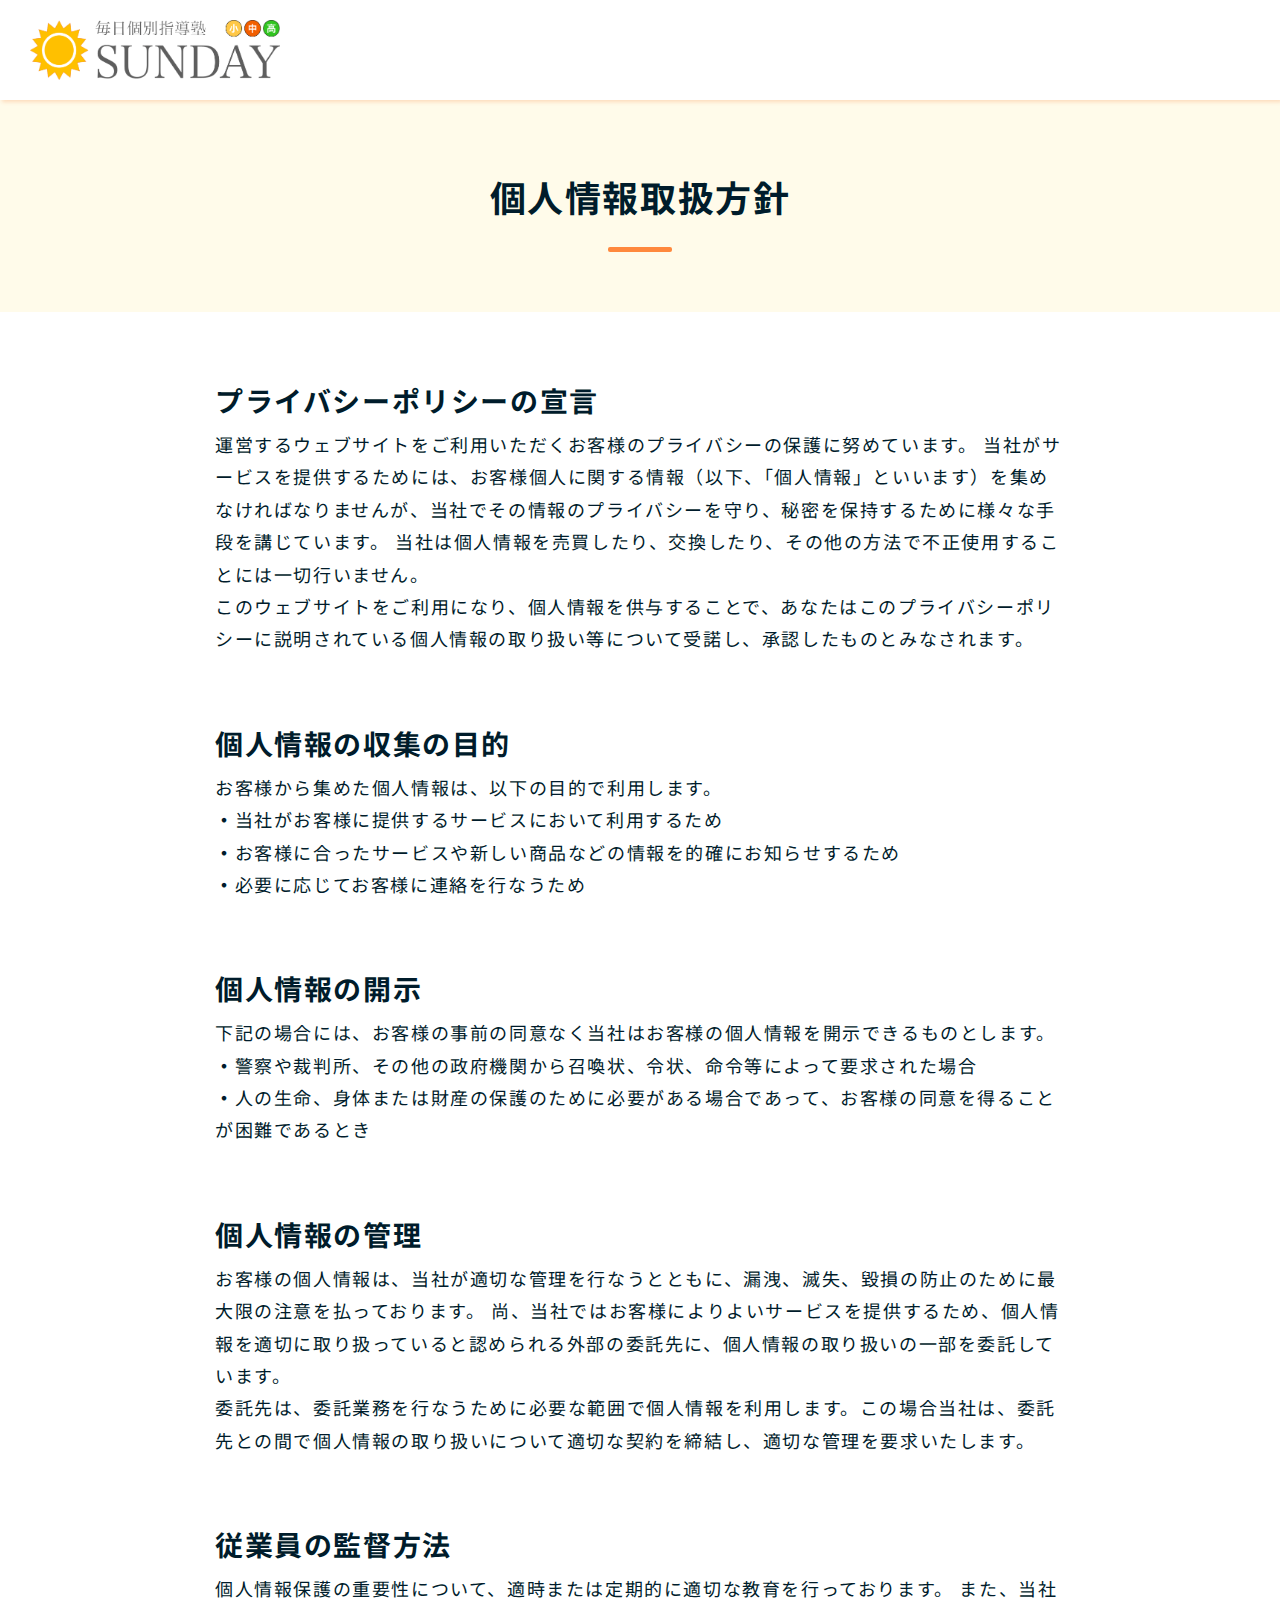
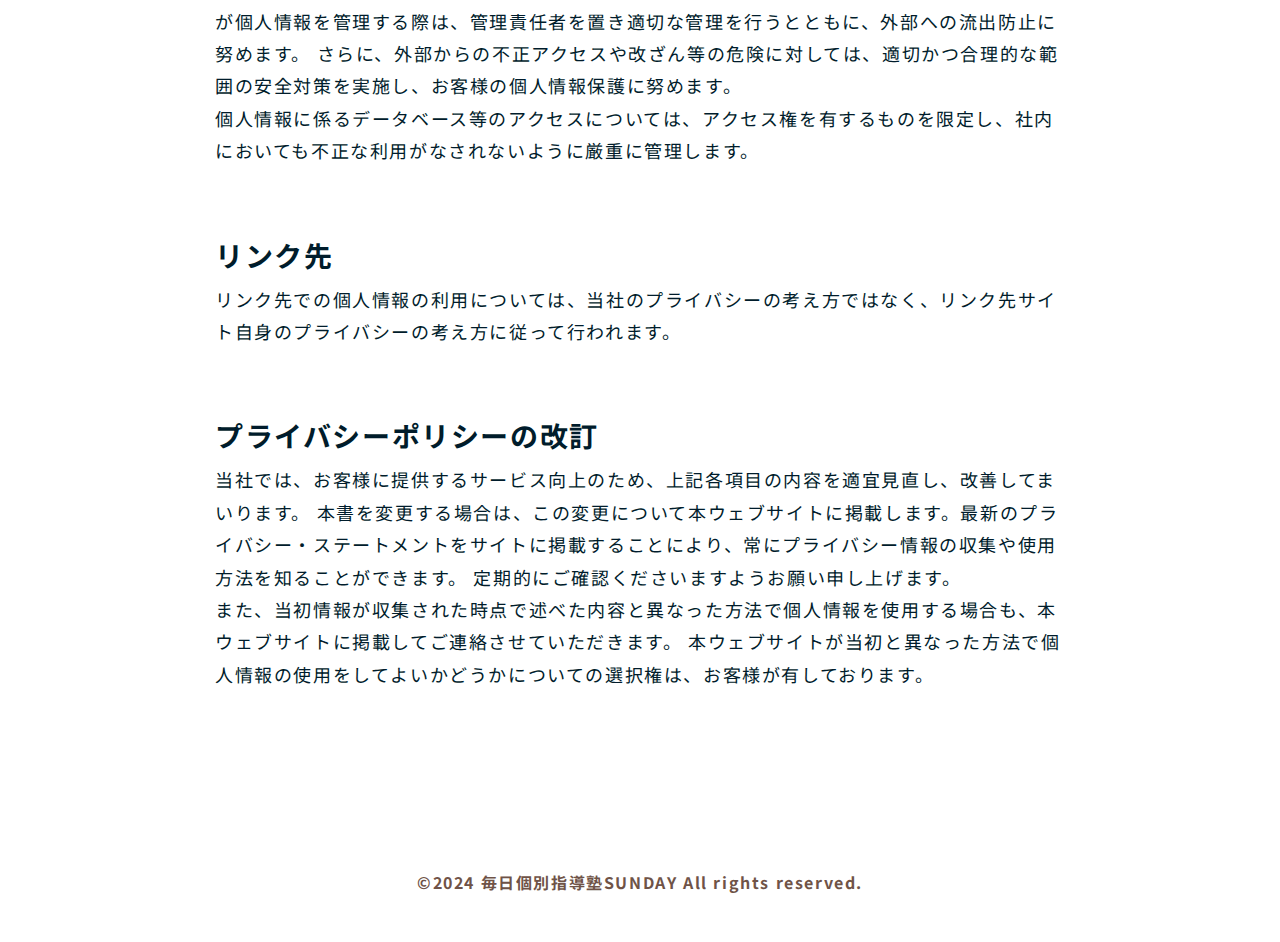
==== commit 148048f8: "Update policy.html" ====
--- a/policy.html
+++ b/policy.html
@@ -23,22 +23,29 @@
     <!-- CDN読み込み -->
     <script src="https://cdnjs.cloudflare.com/ajax/libs/gsap/3.10.4/gsap.min.js" defer></script>
     <script src="./main.js" defer></script>
-    
-  <!-- favicon -->
+
+<!-- favicon -->
   <link rel="apple-touch-icon" sizes="180x180" href="./apple-touch-icon.ico">
   <link rel="icon" type="image/png" sizes="32x32" href="./favicon-3232.ico">
   <link rel="icon" type="image/png" sizes="16x16" href="./favicon-1616.ico">
-  <link rel="manifest" href="img/favicon_io/site.webmanifest">
+  <link rel="manifest" href="./favicon_io/site.webmanifest">
+
+  <!-- swiper -->
+  <link
+  rel="stylesheet"
+  href="https://cdn.jsdelivr.net/npm/swiper@11/swiper-bundle.min.css"
+/>
+<script src="https://cdn.jsdelivr.net/npm/swiper@11/swiper-bundle.min.js"></script>
 
 <!--     ogp       -->
     <meta property="og:site_name" content="毎日個別指導SUNDAY | 通い放題&低料金の個別指導塾" />
-    <meta property="og:url" content="https://sxuxki.github.io/sunday.lp.ver1.0/index.html" />
+    <meta property="og:url" content="https://sxuxki.github.io/sunday.lpver1.0.io/index.html" />
     <meta property="og:type" content="website" />
     <meta property="og:title" content="毎日個別指導SUNDAY | 通い放題&低料金の個別指導塾" />
     <meta property="og:description" content="SUNDAYでは、生徒のモチベーションを維持することを第一に、学習レベルに合わせて中学・高校・大学受験からテスト対策・復習まで完全サポート！" />
-    <meta property="og:image" content="img/kv.png" />
+    <meta property="og:image" content="./kv.png" />
 </head>
-
+  
 <!-- header -->
 <header class="l_header">
   <div class="l_header__inner">
@@ -134,7 +141,7 @@
 
 <!-- footer -->
 <footer class="l_footer">
-    <p class="l_footer-copyright">&copy;2024 毎日個別指導塾SUNDAY <br class="pc-br"> All rights reserved.</p>
+    <p class="l_footer-copyright">&copy;2024 毎日個別指導塾SUNDAY All rights reserved.</p>
   </footer>
 </body>
 </html>
--- a/style.css
+++ b/style.css
@@ -146,13 +146,18 @@
 }
 
 .l_header__inner {
-  padding: 0 0 0 14px;
+  padding: 0 0 0 16px;
   display: flex;
   align-items: center;
   justify-content: space-between;
   height: inherit;
   position: relative;
 }
+@media screen and (min-width: 1080px) {
+  .l_header__inner {
+    padding-left: 30px;
+  }
+}
 
 .l_header-logo {
   width: 120px;
@@ -167,20 +172,24 @@
 
 .header-ctc_wrapper {
   display: flex;
-  margin: auto 0;
-}
-@media screen and (min-width: 768px) {
+  margin: auto;
+}
+@media screen and (min-width: 1080px) {
   .header-ctc_wrapper {
     display: flex;
-    margin: 12px 12pxpx 0 0;
+    margin: auto 60px;
     justify-content: center;
   }
 }
-@media screen and (min-width: 1080px) {
-  .header-ctc_wrapper {
-    display: flex;
-    margin: auto 30px 0 0;
-    justify-content: center;
+
+.tel-btn01 {
+  display: flex;
+  margin: auto 12px;
+  align-items: center;
+}
+@media screen and (min-width: 1080px) {
+  .tel-btn01 {
+    margin: auto 24px;
   }
 }
 
@@ -197,17 +206,19 @@
 }
 @media screen and (min-width: 1080px) {
   .h-tel-btn {
-    margin: 0 36px 12px;
+    margin: 0 12px;
   }
 }
 
 .h-tel-btn_img {
-  width: 50px;
-  height: 50px;
+  width: 60px;
+  height: 60px;
+  margin: auto;
 }
 
 .h-tel-detail {
-  margin-left: 8px;
+  margin: -16px 0 0 12px;
+  height: 59px;
 }
 
 .h-tel-number {
@@ -220,22 +231,24 @@
     color: var(--orange-color01);
     font-size: 24px;
     font-weight: bold;
+    margin-top: -8px;
   }
 }
 
 .h-work-time {
   margin-top: -8px;
   font-size: 12px;
+  font-weight: bold;
 }
 
 .dr_btn {
   width: 144px;
-  vertical-align: middle;
-  margin: 12px;
 }
 @media screen and (min-width: 768px) {
   .dr_btn {
     width: 200px;
+    height: 54px;
+    margin: auto;
   }
 }
 
@@ -247,10 +260,11 @@
   width: 100%;
   height: 100vh;
   transform: translateX(100%);
-  background-color: rgba(255, 255, 255, 0.95);
+  background-color: rgba(255, 255, 255, 0.97);
   transition: ease 0.4s;
-  display: flex;
-  justify-content: center;
+  /* display: flex; */
+  /* justify-content: center; */
+  padding: 100px 20px 25px;
 }
 
 @media screen and (min-width: 1080px) {
@@ -279,8 +293,46 @@
 .l_header-nav_item a {
   width: 100%;
   display: block;
-  font-size: 18px;
-  margin-bottom: 16px;
+  padding: 8px 0 8px 8px;
+  border-bottom: 1px solid var(--black-color01);
+}
+
+.menu-arrow {
+  position: relative;
+  display: inline-block;
+  padding: 0 0 0 16px;
+  color: #000;
+  vertical-align: middle;
+  text-decoration: none;
+  font-size: 15px;
+}
+
+.menu-arrow::before,
+.menu-arrow::after {
+  position: absolute;
+  top: 0;
+  bottom: 0;
+  right: 12px;
+  margin: auto;
+  content: "";
+  vertical-align: middle;
+}
+
+.l_header-nav_link::before {
+  width: 20px;
+  height: 20px;
+  -webkit-border-radius: 50%;
+  border-radius: 50%;
+  background: var(--orange-color02);
+}
+.l_header-nav_link::after {
+  right: 20px;
+  width: 6px;
+  height: 6px;
+  border-top: 2px solid #fff;
+  border-right: 2px solid #fff;
+  -webkit-transform: rotate(45deg);
+  transform: rotate(45deg);
 }
 
 @media screen and (min-width: 960px) {
@@ -357,7 +409,7 @@
 /* ------ footer ------- */
 .l_footer-copyright {
   color: var(--brown-color);
-  font-size: 12px;
+  font-size: 11px;
   font-weight: bold;
   line-height: 1.5;
 }
@@ -368,7 +420,7 @@
 }
 
 .l_footer {
-  padding: 0 16px 24px;
+  padding: 0 0 24px;
   text-align: center;
 }
 @media screen and (min-width: 1080px) {
@@ -431,7 +483,7 @@
 
 /* ------ キャンペーン ------ */
 .compaign {
-  margin: 80px 16px;
+  padding: 48px 16px;
   text-align: center;
 }
 @media screen and (min-width: 1080px) {
@@ -633,7 +685,7 @@
 
 /* ------ 限定キャンペーン ------ */
 .limited-compaign_inner {
-  margin: 80px auto 12px;
+  margin: 36px auto 12px;
   text-align: center;
   font-size: 20px;
   font-weight: bold;
@@ -663,7 +715,7 @@
 }
 
 .limited-compaign_container {
-  margin: 40px auto 0;
+  margin: 24px auto 0;
   width: 327px;
   padding: 24px 0;
 }
@@ -687,7 +739,7 @@
   font-size: 12px;
   font-weight: normal;
   text-align: left;
-  margin: 24px 12px;
+  margin: 24px 12px 0;
 }
 @media screen and (min-width: 1080px) {
   .compaign-attention {
@@ -705,11 +757,12 @@
   font-weight: bold;
   font-size: 18px;
   text-align: center;
-  padding: 80px 0 60px;
+  padding: 48px 0 36px;
 }
 @media screen and (min-width: 1080px) {
   .wrong_ttl {
     font-size: 32px;
+    padding: 80px 0 60px;
   }
 }
 
@@ -803,7 +856,7 @@
 }
 
 .u-arrow_container {
-  margin: 40px auto;
+  margin: 24px auto;
 }
 @media screen and (min-width: 1080px) {
   .u-arrow_container {
@@ -875,7 +928,7 @@
   font-size: 18px;
   font-weight: bold;
   text-align: center;
-  padding: 80px 16px;
+  padding: 48px 16px;
 }
 @media screen and (min-width: 1080px) {
   .solution-sunday_container {
@@ -892,129 +945,30 @@
 
 /* こんな場合  */
 .ploblem-wrapper {
-  background: var(--orange-color01);
-}
-
-.ploblem-container {
-  display: flex;
-  justify-content: center;
-  padding: 24px 16px 0;
-}
-@media screen and (min-width: 1080px) {
-  .ploblem-container {
-    width: 1080px;
+  background: var(--orange-color02);
+}
+
+.ploblem-all_img {
+  margin: 0 auto;
+}
+@media screen and (min-width: 1080px) {
+  .ploblem-all_img {
+    padding: 36px 0 48px;
+    width: 850px;
     margin: 0 auto;
   }
-}
-.ploblem-container:first-child {
-  padding: 80px 16px 0;
-}
-
-.ploblem-container:last-child {
-  padding: 24px 16px 24px;
-}
-
-.ploblem-img {
-  width: 60px;
-  height: 60px;
-  margin-left: 24px;
-}
-@media screen and (min-width: 1080px) {
-  .ploblem-img {
-    width: 90px;
-    height: 90px;
-  }
-}
-
-.ploblem-img_left {
-  width: 60px;
-  height: 60px;
-  margin-right: 24px;
-}
-@media screen and (min-width: 1080px) {
-  .ploblem-img_left {
-    width: 90px;
-    height: 90px;
-  }
-}
-
-.ploblem-box_right {
-  position: relative;
-  width: 285px;
-  background: var(--white-color);
-  text-align: left;
-  color: var(--black-color);
-  font-size: 16px;
-  font-weight: bold;
-}
-
-.ploblem-box_right:after {
-  border: solid transparent;
-  content: "";
-  height: 0;
-  width: 0;
-  pointer-events: none;
-  position: absolute;
-  border-top-width: 8px;
-  border-bottom-width: 8px;
-  border-left-width: 17px;
-  border-right-width: 17px;
-  margin-top: -8px;
-  border-left-color: #ffffff;
-  left: 100%;
-  top: 48%;
-}
-
-.ploblem-txt {
-  padding: 8px;
-}
-@media screen and (min-width: 1080px) {
-  .ploblem-txt {
-    font-size: 22px;
-    line-height: 1.5;
-    padding: 12px;
-  }
-}
-
-.ploblem-txt_accent {
-  color: var(--red-color);
-}
-
-.ploblem-box_left {
-  position: relative;
-  width: 285px;
-  background: #ffffff;
-  text-align: left;
-  color: var(--black-color);
-  font-size: 16px;
-  font-weight: bold;
-}
-.ploblem-box_left:after {
-  border: solid transparent;
-  content: "";
-  height: 0;
-  width: 0;
-  pointer-events: none;
-  position: absolute;
-  border-top-width: 8px;
-  border-bottom-width: 8px;
-  border-left-width: 17px;
-  border-right-width: 17px;
-  margin-top: -8px;
-  border-right-color: #ffffff;
-  right: 100%;
-  top: 48%;
 }
 
 .sunday-com {
   font-size: 22px;
   font-weight: bold;
   text-align: center;
-  margin: 64px auto;
+  margin: 36px auto;
 }
 @media screen and (min-width: 1080px) {
   .sunday-com {
     font-size: 28px;
+    margin: 64px auto;
   }
 }
 
@@ -1030,9 +984,13 @@
 }
 
 .sunday-result_wrapper {
-  padding: 80px 16px;
-}
-
+  padding: 36px 16px;
+}
+@media screen and (min-width: 1080px) {
+  .sunday-result_wrapper {
+    padding: 80px 16px;
+  }
+}
 .sunday-result_txt {
   font-size: 20px;
   font-weight: bold;
@@ -1045,7 +1003,7 @@
 }
 
 .sunday-result_img {
-  margin: 48px 16px;
+  margin: 48px 0;
 }
 @media screen and (min-width: 1080px) {
   .sunday-result_img {
@@ -1066,7 +1024,6 @@
 
 /* child-change */
 .before-after {
-  margin-top: 24px;
   background-image: linear-gradient(
       0deg,
       transparent calc(100% - 1px),
@@ -1211,7 +1168,7 @@
 }
 
 .child-change_other {
-  margin-top: 120px;
+  margin-top: 60px;
   position: relative;
   font-size: 18px;
   font-weight: bold;
@@ -1229,7 +1186,7 @@
 
 /* result-case */
 .result-case {
-  margin: 68px 24px;
+  margin: 48px 24px;
   display: flex;
   flex-wrap: wrap;
   position: relative;
@@ -1238,7 +1195,7 @@
 @media screen and (min-width: 1080px) {
   .result-case {
     margin: 80px auto;
-    max-width: 850px;
+    max-width: 700px;
     justify-content: space-between;
   }
 }
@@ -1351,7 +1308,8 @@
   .line_comments-container {
     display: flex;
     flex-wrap: wrap;
-    margin: 80px;
+    margin: 80px auto;
+    width: 900px;
   }
 }
 
@@ -1410,11 +1368,12 @@
   font-size: 20px;
   text-align: center;
   position: relative;
-  margin-bottom: 80px;
+  margin-bottom: 48px;
 }
 @media screen and (min-width: 1080px) {
   .maximum-effect_ttl {
     font-size: 28px;
+    margin-bottom: 80px;
   }
 }
 
@@ -1526,7 +1485,7 @@
 }
 
 .startdash-compaign {
-  margin: 68px 16px;
+  margin: 48px 16px;
 }
 @media screen and (min-width: 1080px) {
   .startdash-compaign {
@@ -1543,10 +1502,6 @@
   .startdash-txt {
     font-size: 36px;
   }
-}
-
-.startdash-disc_wrap {
-  font-size: 20px;
 }
 
 .learning_management {
@@ -1627,7 +1582,7 @@
   color: var(--white-color);
   font-weight: bold;
   font-size: 20px;
-  margin: 48px auto;
+  margin: 24px auto;
   text-align: center;
 }
 @media screen and (min-width: 1080px) {
@@ -1650,11 +1605,21 @@
 
 /* easy-point */
 .easy-point {
-  margin: 80px 0;
+  margin: 48px 0;
+}
+@media screen and (min-width: 1080px) {
+  .easy-point {
+    margin: 80px 0;
+  }
 }
 
 .easy-point_wrapper {
-  margin-bottom: 60px;
+  margin-bottom: 36px;
+}
+@media screen and (min-width: 1080px) {
+  easy-point_wrapper {
+    margin-bottom: 60px;
+  }
 }
 
 .easy-point_img {
@@ -1734,7 +1699,7 @@
 
 /* feature */
 .feature-section {
-  margin: 80px 0;
+  margin: 48px 0;
 }
 @media screen and (min-width: 1080px) {
   .feature-section {
@@ -1791,14 +1756,14 @@
 .feature-ribon {
   display: inline-block;
   position: relative;
-  height: 40px; /*高さ*/
-  line-height: 40px; /*高さ*/
-  text-align: center;
-  padding: 0 40px 0 24px; /*文字の左右の余白*/
-  font-size: 18px; /*文字サイズ*/
-  font-weight: bold;
-  background: var(--brown-color); /*背景色*/
-  color: #fff; /*文字色*/
+  height: 40px;
+  line-height: 40px;
+  text-align: center;
+  padding: 0 40px 0 24px;
+  font-size: 18px;
+  font-weight: bold;
+  background: var(--brown-color);
+  color: #fff;
   box-sizing: border-box;
   transform: translateY(-50%);
 }
@@ -1834,13 +1799,13 @@
 }
 
 .feature-img {
-  width: 303px;
+  width: 333px;
   display: flex;
   margin: 0 auto;
 }
 @media screen and (min-width: 1080px) {
   .feature-img {
-    width: 400px;
+    width: 700px;
   }
 }
 
@@ -1862,7 +1827,7 @@
   font-size: 20px;
   font-weight: bold;
   text-align: center;
-  margin-bottom: 48px;
+  margin-bottom: 24px;
   padding: 24px 0;
   line-height: 1.5;
 }
@@ -1870,6 +1835,7 @@
   .first-offer_headtxt {
     font-size: 36px;
     padding: 36px;
+    margin-bottom: 48px;
   }
 }
 
@@ -1892,7 +1858,7 @@
 .under-balloon_arrow {
   position: relative;
   padding: 0.5rem 0;
-  margin: 0 20px 48px;
+  margin: 0 20px 20px;
   border-bottom: 4px solid;
   color: var(--orange-color01);
   font-weight: bold;
@@ -1978,7 +1944,7 @@
   color: var(--brown-color);
   font-weight: bold;
   text-align: center;
-  padding: 0 0 48px;
+  padding: 0 0 24px;
 }
 @media screen and (min-width: 1080px) {
   .first-trial_txt {
@@ -2047,12 +2013,13 @@
 }
 
 .free-ticket {
-  padding: 24px 16px 36px;
+  padding: 0 16px;
 }
 @media screen and (min-width: 1080px) {
   .free-ticket {
     max-width: 850px;
     margin: 0 auto;
+    padding: 24px 16px 36px;
   }
 }
 
@@ -2073,7 +2040,7 @@
   color: var(--brown-color);
   font-weight: bold;
   font-size: 18px;
-  margin: 40px 16px;
+  margin: 0 16px;
   text-align: center;
 }
 @media screen and (min-width: 1080px) {
@@ -2199,7 +2166,12 @@
 }
 
 .flow-inner {
-  padding: 68px 16px;
+  padding: 36px 16px 24px;
+}
+@media screen and (min-width: 1080px) {
+  .flow-inner {
+    padding: 68px 16px;
+  }
 }
 
 .flow-ttl {
@@ -2209,7 +2181,7 @@
 }
 
 .flow-ttl_txt {
-  font-size: 20px;
+  font-size: 24px;
   font-weight: bold;
 }
 @media screen and (min-width: 1080px) {
@@ -2365,11 +2337,12 @@
   font-size: 20px;
   text-align: center;
   position: relative;
-  margin: 68px 0;
+  margin: 36px 0 48px;
 }
 @media screen and (min-width: 1080px) {
   .school-ttl {
     font-size: 36px;
+    margin: 68px 0;
   }
 }
 
@@ -2392,7 +2365,6 @@
     font-size: 18px;
   }
 }
-
 
 .school-ttl:before {
   content: "";
@@ -2539,7 +2511,12 @@
 
 /* closing-section */
 .closing-section {
-  margin: 80px 0;
+  margin: 48px 0 0;
+}
+@media screen and (min-width: 1080px) {
+  .closing-section {
+    margin: 80px 0;
+  }
 }
 
 .closing-ttl {
@@ -2617,8 +2594,13 @@
   font-size: 20px;
   font-weight: bold;
   text-align: center;
-  margin: 48px 16px;
-  text-align: center;
+  margin: 24px 16px;
+  text-align: center;
+}
+@media screen and (min-width: 1080px) {
+  .closing-compaign {
+    margin: 48px 16px;
+  }
 }
 
 .stdsh-container {
@@ -2676,9 +2658,12 @@
 }
 
 .closing-compaign-container {
-  margin: 48px auto 4px;
-}
-@media screen and (min-width: 1080px) {
+  margin: 0 auto 4px;
+}
+@media screen and (min-width: 1080px) {
+  .closing-compaign-container {
+    margin: 48px auto 4px;
+  }
 }
 
 .closing-compaign_img {
@@ -2726,7 +2711,7 @@
 .tel-container {
   border: 2px solid var(--brown-color);
   border-radius: 8px;
-  margin: 120px 16px 60px;
+  margin: 120px 16px 36px;
 }
 @media screen and (min-width: 1080px) {
   .tel-container {
@@ -2774,35 +2759,47 @@
 
 .tel-btn {
   display: flex;
-  margin: 0 auto 12px;
+  margin: 16px auto;
   align-items: center;
 }
 @media screen and (min-width: 1080px) {
   .tel-btn {
-    margin: 12px auto 24px;
+    margin: 24px auto;
   }
 }
 
 .tel-btn_img {
   width: 50px;
   height: 50px;
+  margin-top: 24px;
 }
 @media screen and (min-width: 1080px) {
   .tel-btn_img {
-    width: 100px;
-    height: 100px;
+    width: 80px;
+    height: 80px;
+    margin-top: 36px;
   }
 }
 
 .tel-detail {
-  margin-left: 8px;
+  margin-left: 14px;
   margin-top: 20px;
+}
+@media screen and (min-width: 1080px) {
+  .tel-detail {
+    margin-left: 24px;
+  }
 }
 
 .tel-hukidasi {
   font-size: 12px;
   text-align: center;
   margin-bottom: -12px;
+}
+@media screen and (min-width: 1080px) {
+  .tel-hukidasi {
+    font-size: 16px;
+  }
 }
 
 .tel-number {
@@ -2854,7 +2851,8 @@
   background: var(--primary-color);
   font-size: 14px;
   margin: 36px 0;
-  padding: 16px 6px;
+  padding: 24px 16px;
+  line-height: 1.5;
 }
 @media screen and (min-width: 1080px) {
   .ctc-desc {
@@ -2862,6 +2860,7 @@
     margin: 60px;
     text-align: center;
     padding: 24px;
+    line-height: 2.0;
   }
 }
 
@@ -2874,22 +2873,44 @@
 .ctc_form_heading {
   padding-left: 8px;
   font-weight: bold;
+}
+@media screen and (min-width: 1080px) {
+  .ctc_form_heading {
+    font-size: 18px;
+    padding-left: 0;
+  }
 }
 
 .ctc_req {
   background: var(--orange-color01);
   color: var(--white-color);
   font-weight: bold;
-  padding: 3px 6px;
+  font-size: 14px;
+  padding: 2px 4px;
   border-radius: 4px;
+  margin-right: 4px;
+}
+@media screen and (min-width: 1080px) {
+  .ctc_req {
+    font-size: 16px;
+    padding: 3px 6px;
+  }
 }
 
 .ctc_any {
   background: #a0a0a0;
   color: var(--white-color);
   font-weight: bold;
-  padding: 3px 6px;
+  font-size: 14px;
+  padding: 2px 4px;
   border-radius: 4px;
+  margin-right: 4px;
+}
+@media screen and (min-width: 1080px) {
+  .ctc_any {
+    font-size: 16px;
+    padding: 3px 6px;
+  }
 }
 
 .ctc_form_example {
@@ -2901,11 +2922,11 @@
   font-size: 12px;
   line-height: 1.5;
   padding: 8px;
-  margin: -40px 8px 48px;
+  margin: -20px 8px 48px;
 }
 @media screen and (min-width: 1080px) {
   .ctc_mail-txt {
-    margin: 0 auto 48px;
+    margin: -12px auto 36px;
   }
 }
 
@@ -2915,12 +2936,12 @@
   padding: 8px;
   border: 1px solid var(--black-color);
   border-radius: 5px;
-  margin: 8px 8px 48px;
+  margin: 8px 8px 20px;
 }
 @media screen and (min-width: 1080px) {
   .form-input {
     width: 550px;
-    margin: 20px auto;
+    margin: 12px auto 24px;
   }
 }
 
@@ -2930,15 +2951,15 @@
   padding: 8px;
   border: 1px solid var(--black-color);
   border-radius: 5px;
-  margin: 8px 8px 48px;
+  margin: 8px 8px 24px;
 }
 @media screen and (min-width: 1080px) {
   .form-textarea {
     width: 550px;
-    height: 255px;
-    margin: 20px;
-  }
-}
+    margin: 12px 0 24px;
+  }
+}
+
 
 .ctc_form_detail_area {
   height: 255px;
@@ -2967,7 +2988,12 @@
   font-size: 14px;
   text-align: center;
   line-height: 1.5;
-  margin-bottom: 80px;
+  margin-bottom: 48px;
+}
+@media screen and (min-width: 1080px) {
+  .ctc-policy {
+    margin-bottom: 80px;
+  }
 }
 
 .policy-link {
